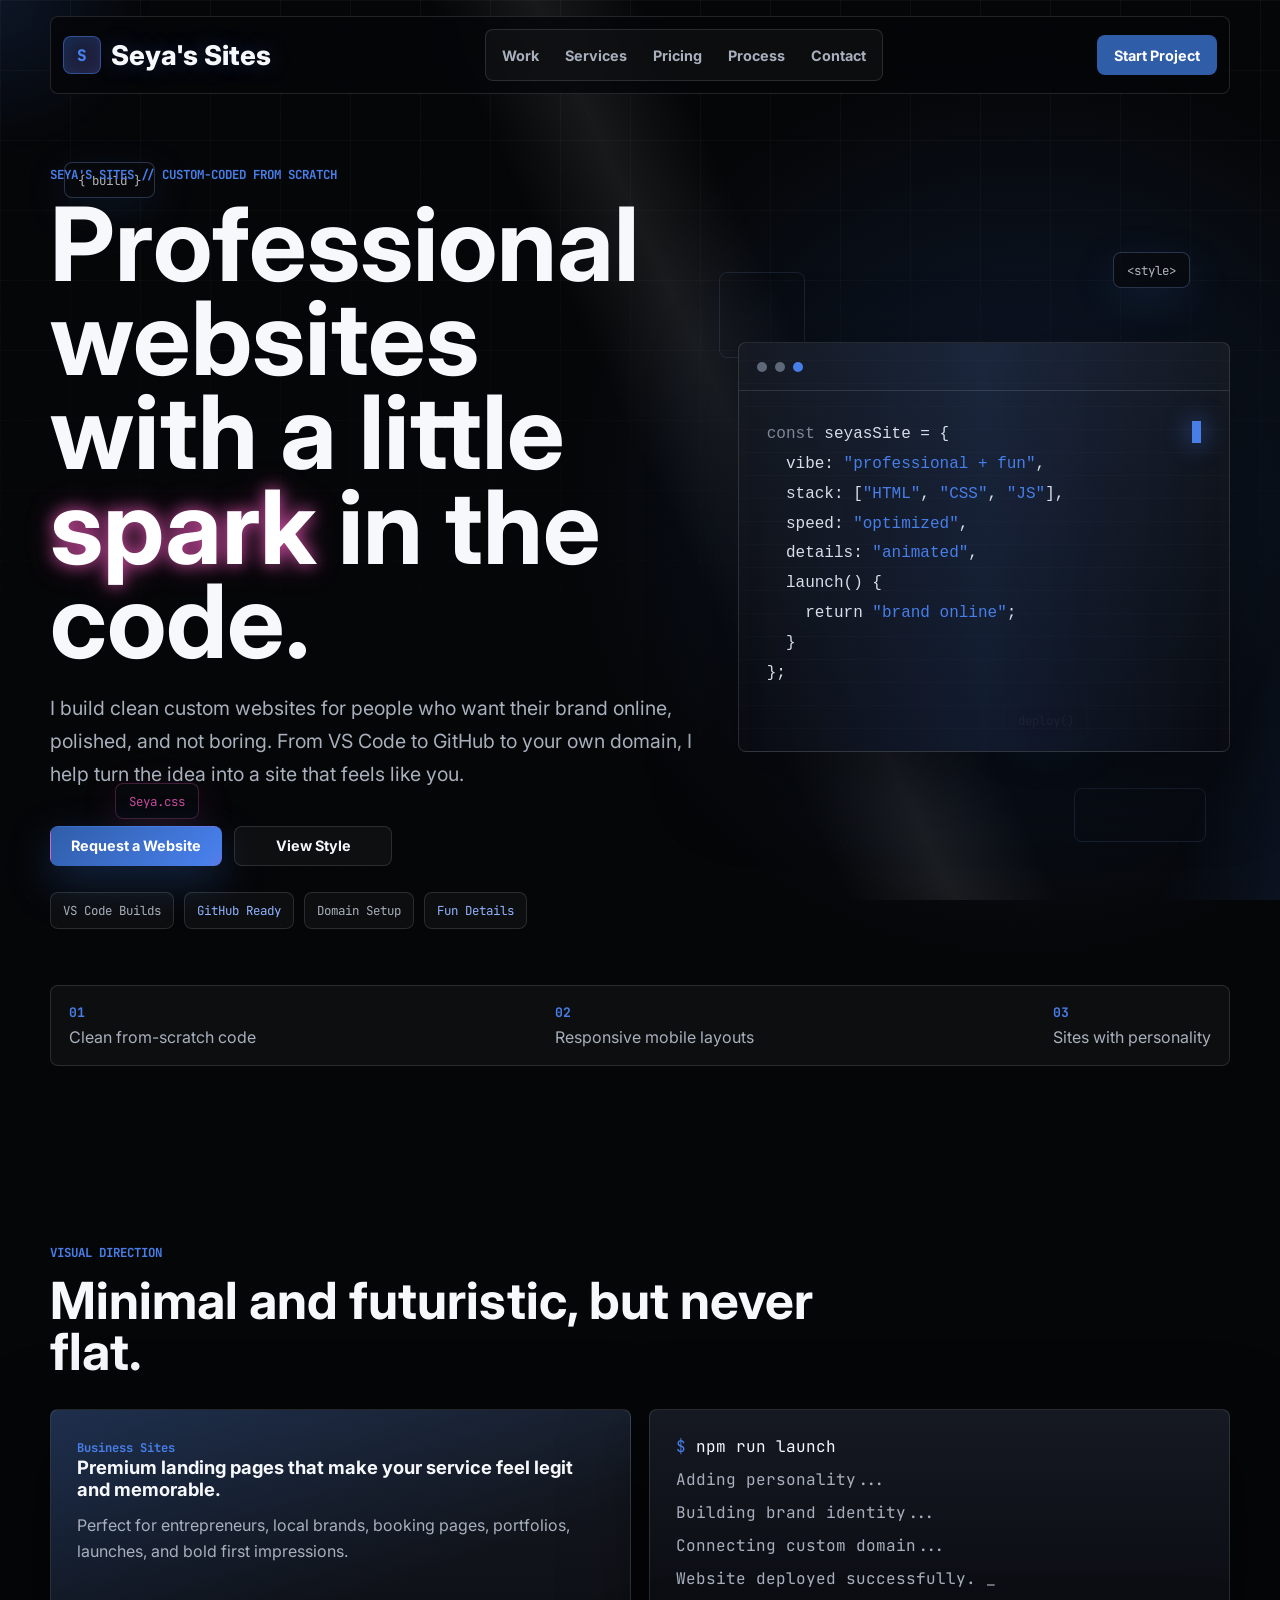
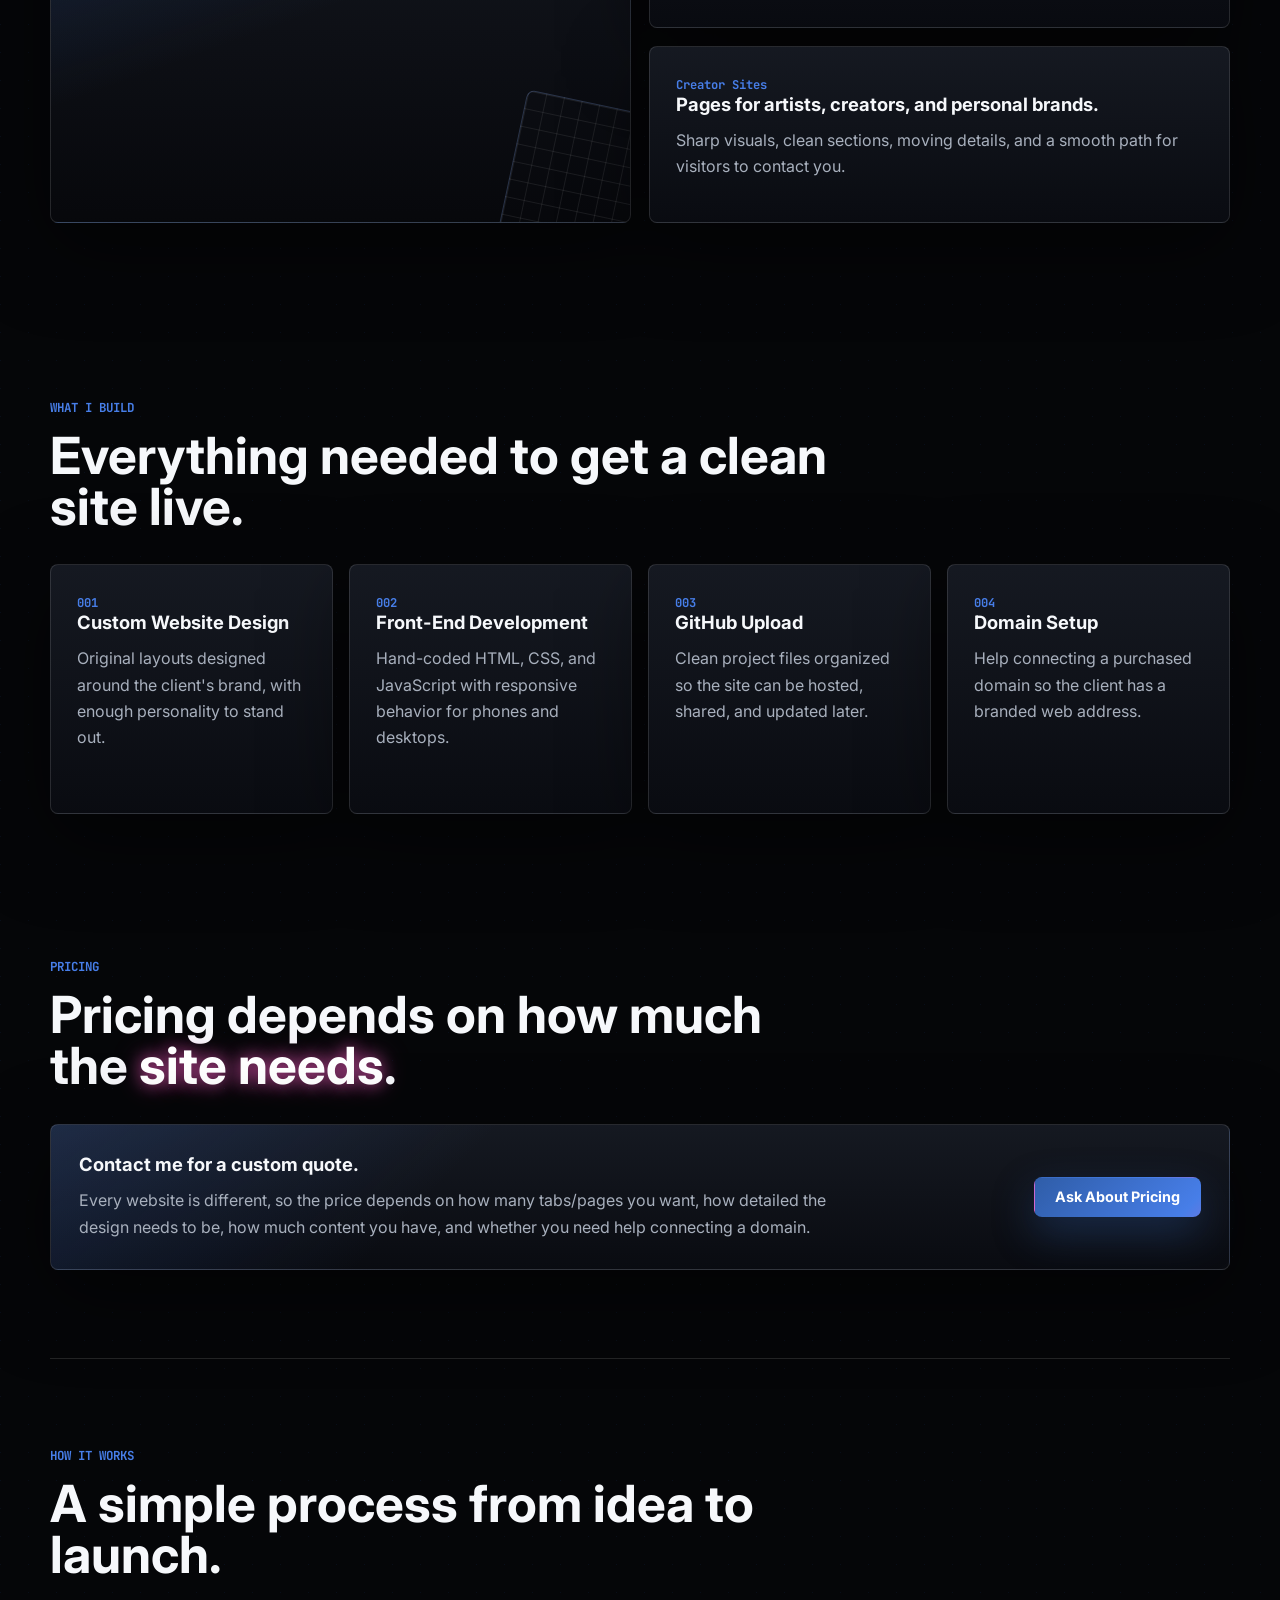
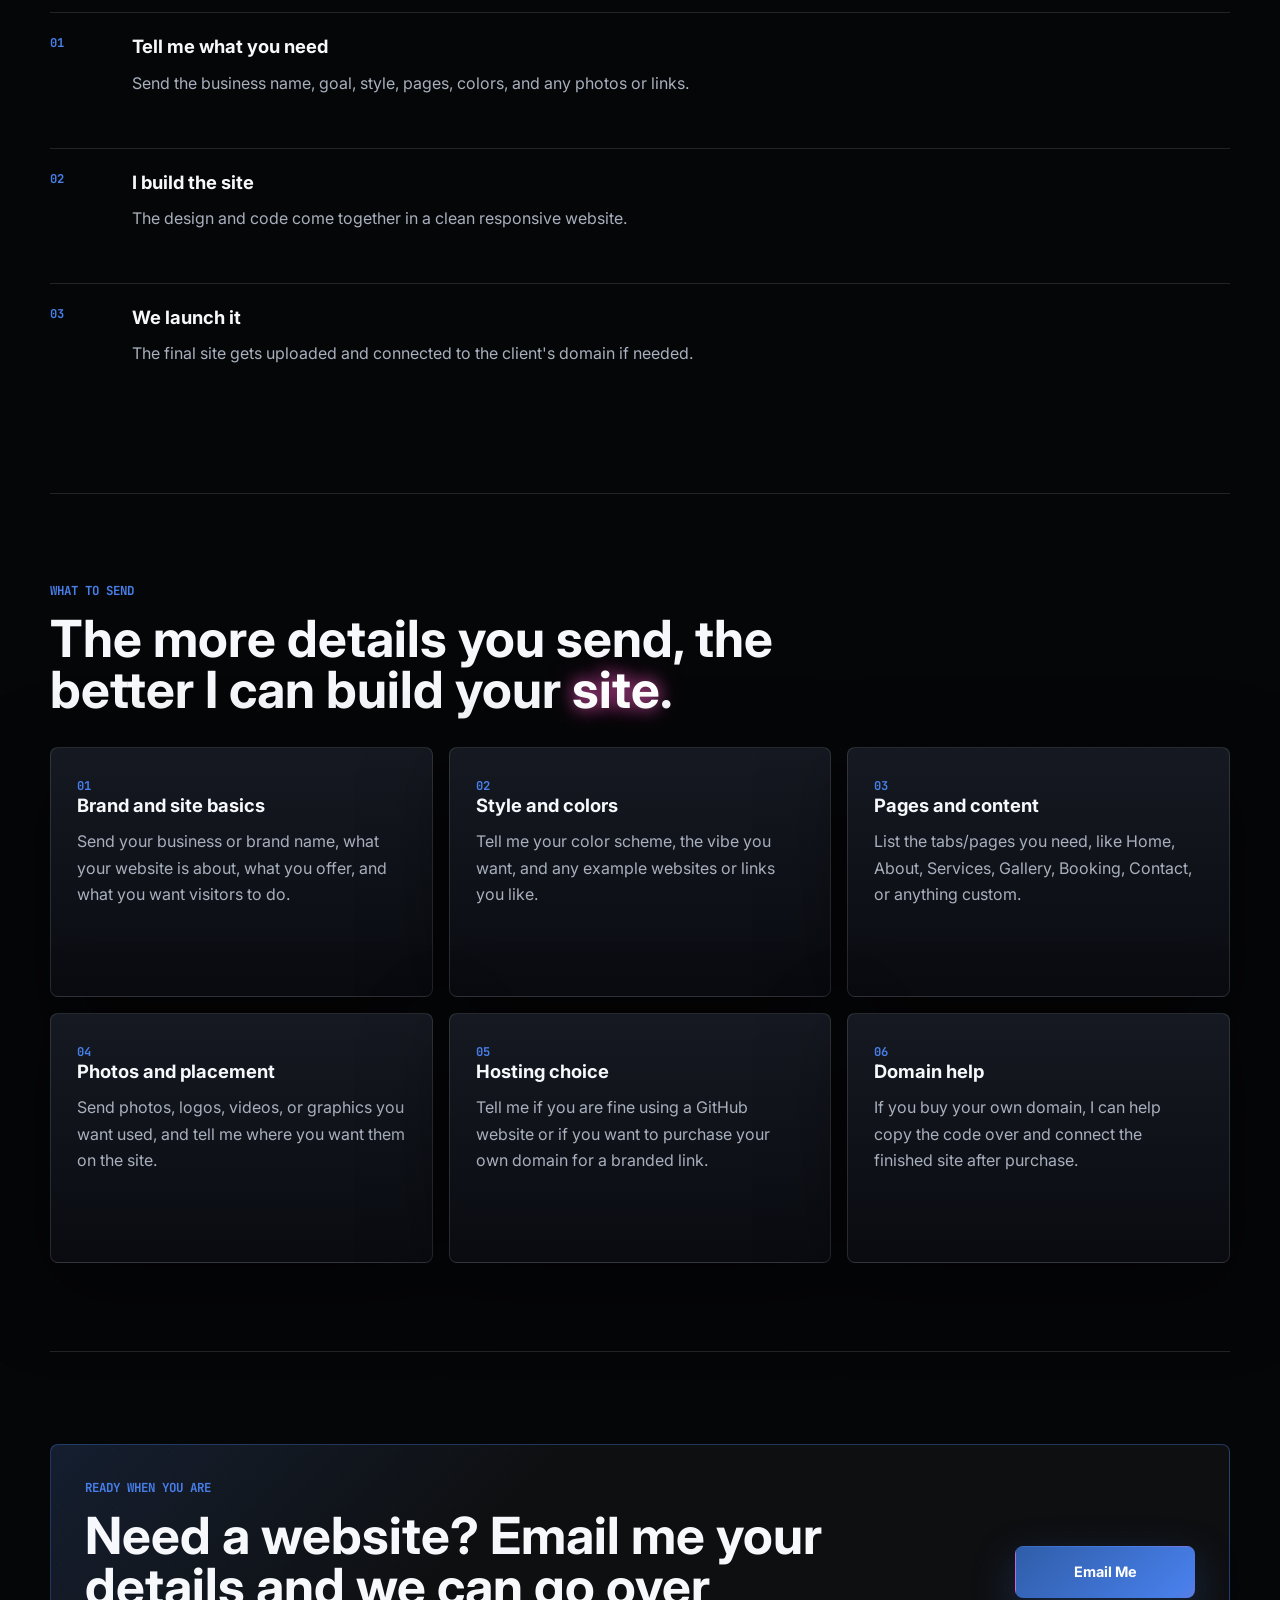
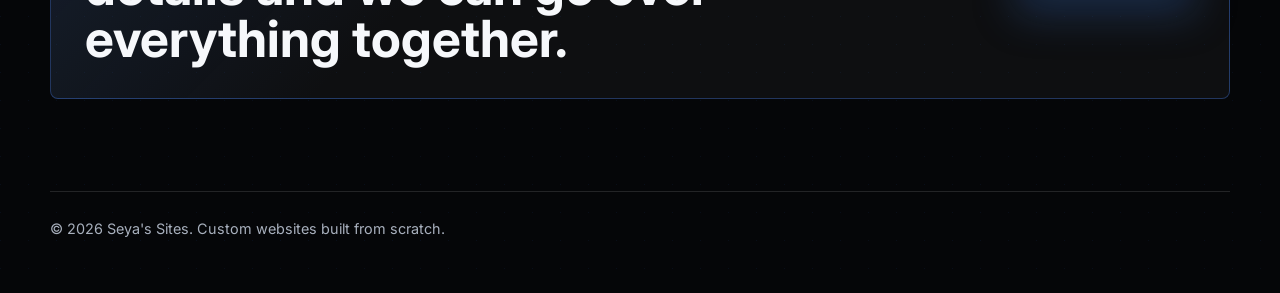
==== index.html @ f45972b2 "Add files via upload" ====
<!DOCTYPE html>
<html lang="en">
  <head>
    <meta charset="UTF-8" />
    <meta name="viewport" content="width=device-width, initial-scale=1.0" />
    <title>Seya's Sites | Future-Ready Web Design</title>
    <meta
      name="description"
      content="Seya's Sites builds custom websites from scratch for brands, creators, businesses, and personal projects."
    />
    <link rel="preconnect" href="https://fonts.googleapis.com" />
    <link rel="preconnect" href="https://fonts.gstatic.com" crossorigin />
    <link
      href="https://fonts.googleapis.com/css2?family=Inter:wght@400;500;600;700;800&family=JetBrains+Mono:wght@400;500;700&display=swap"
      rel="stylesheet"
    />
    <link rel="icon" type="image/svg+xml" href="favicon.svg" />
    <link rel="stylesheet" href="styles.css" />
  </head>
  <body>
    <div class="cursor-glow" aria-hidden="true"></div>
    <div class="floating-code" aria-hidden="true">
      <span class="float-chip chip-one">{ build }</span>
      <span class="float-chip chip-two">&lt;style&gt;</span>
      <span class="float-chip chip-three">deploy()</span>
      <span class="float-chip chip-four">Seya.css</span>
    </div>

    <div class="page-shell">
      <header class="site-header" data-reveal>
        <a class="brand" href="#home" aria-label="Home">
          <span class="brand-mark">S</span>
          <span class="brand-text">Seya's Sites</span>
        </a>

        <nav class="main-nav" aria-label="Primary navigation">
          <a href="#work">Work</a>
          <a href="#services">Services</a>
          <a href="#pricing">Pricing</a>
          <a href="#process">Process</a>
          <a href="#contact">Contact</a>
        </nav>

        <a class="nav-cta" href="mailto:cosmenseya@yahoo.com?subject=Website%20Project%20Inquiry">
          Start Project
        </a>
      </header>

      <main>
        <section class="hero" id="home">
          <div class="hero-content" data-reveal>
            <p class="eyebrow">Seya's Sites // custom-coded from scratch</p>
            <h1>Professional websites with a little <span class="pink-glow">spark</span> in the code.</h1>
            <p class="hero-copy">
              I build clean custom websites for people who want their brand online,
              polished, and not boring. From VS Code to GitHub to your own domain,
              I help turn the idea into a site that feels like you.
            </p>

            <div class="hero-actions">
              <a class="button primary" href="mailto:cosmenseya@yahoo.com?subject=Website%20Project%20Inquiry">
                Request a Website
              </a>
              <a class="button secondary" href="#work">View Style</a>
            </div>

            <div class="signal-row" aria-label="Service highlights">
              <span>VS Code Builds</span>
              <span>GitHub Ready</span>
              <span>Domain Setup</span>
              <span>Fun Details</span>
            </div>
          </div>

          <div class="code-panel" data-reveal aria-label="Decorative code preview">
            <div class="panel-top">
              <span></span>
              <span></span>
              <span></span>
            </div>
            <pre><code><span class="muted">const</span> seyasSite = {
  vibe: <span class="blue">"professional + fun"</span>,
  stack: [<span class="blue">"HTML"</span>, <span class="blue">"CSS"</span>, <span class="blue">"JS"</span>],
  speed: <span class="blue">"optimized"</span>,
  details: <span class="blue">"animated"</span>,
  launch() {
    return <span class="blue">"brand online"</span>;
  }
};</code></pre>
          </div>
        </section>

        <section class="stats-strip" aria-label="Website features" data-reveal>
          <div>
            <strong>01</strong>
            <span>Clean from-scratch code</span>
          </div>
          <div>
            <strong>02</strong>
            <span>Responsive mobile layouts</span>
          </div>
          <div>
            <strong>03</strong>
            <span>Sites with personality</span>
          </div>
        </section>

        <section class="section" id="work">
          <div class="section-heading" data-reveal>
            <p class="eyebrow">Visual direction</p>
            <h2>Minimal and futuristic, but never flat.</h2>
          </div>

          <div class="showcase-grid">
            <article class="showcase-card tall" data-reveal>
              <span class="card-kicker">Business Sites</span>
              <h3>Premium landing pages that make your service feel legit and memorable.</h3>
              <p>Perfect for entrepreneurs, local brands, booking pages, portfolios, launches, and bold first impressions.</p>
            </article>

            <article class="terminal-card" data-reveal>
              <div class="terminal-line"><span>$</span> npm run launch</div>
              <div class="terminal-output">Adding personality...</div>
              <div class="terminal-output">Building brand identity...</div>
              <div class="terminal-output">Connecting custom domain...</div>
              <div class="terminal-output success">Website deployed successfully.</div>
            </article>

            <article class="showcase-card" data-reveal>
              <span class="card-kicker">Creator Sites</span>
              <h3>Pages for artists, creators, and personal brands.</h3>
              <p>Sharp visuals, clean sections, moving details, and a smooth path for visitors to contact you.</p>
            </article>
          </div>
        </section>

        <section class="section" id="services">
          <div class="section-heading" data-reveal>
            <p class="eyebrow">What I build</p>
            <h2>Everything needed to get a clean site live.</h2>
          </div>

          <div class="services-grid">
            <article class="service-card" data-reveal>
              <span>001</span>
              <h3>Custom Website Design</h3>
              <p>Original layouts designed around the client's brand, with enough personality to stand out.</p>
            </article>
            <article class="service-card" data-reveal>
              <span>002</span>
              <h3>Front-End Development</h3>
              <p>Hand-coded HTML, CSS, and JavaScript with responsive behavior for phones and desktops.</p>
            </article>
            <article class="service-card" data-reveal>
              <span>003</span>
              <h3>GitHub Upload</h3>
              <p>Clean project files organized so the site can be hosted, shared, and updated later.</p>
            </article>
            <article class="service-card" data-reveal>
              <span>004</span>
              <h3>Domain Setup</h3>
              <p>Help connecting a purchased domain so the client has a branded web address.</p>
            </article>
          </div>
        </section>

        <section class="section pricing-section" id="pricing">
          <div class="section-heading" data-reveal>
            <p class="eyebrow">Pricing</p>
            <h2>Pricing depends on how much the <span class="pink-glow">site needs</span>.</h2>
          </div>

          <div class="pricing-panel" data-reveal>
            <div>
              <h3>Contact me for a custom quote.</h3>
              <p>
                Every website is different, so the price depends on how many tabs/pages
                you want, how detailed the design needs to be, how much content you have,
                and whether you need help connecting a domain.
              </p>
            </div>
            <a class="button primary" href="mailto:cosmenseya@yahoo.com?subject=Website%20Pricing%20Question&body=Hi,%20I%20want%20to%20ask%20about%20pricing%20for%20a%20website.%20Here%20are%20the%20tabs/pages%20I%20need:%20">
              Ask About Pricing
            </a>
          </div>
        </section>

        <section class="section process-section" id="process">
          <div class="section-heading" data-reveal>
            <p class="eyebrow">How it works</p>
            <h2>A simple process from idea to launch.</h2>
          </div>

          <div class="process-list">
            <div class="process-item" data-reveal>
              <span>01</span>
              <div>
                <h3>Tell me what you need</h3>
                <p>Send the business name, goal, style, pages, colors, and any photos or links.</p>
              </div>
            </div>
            <div class="process-item" data-reveal>
              <span>02</span>
              <div>
                <h3>I build the site</h3>
                <p>The design and code come together in a clean responsive website.</p>
              </div>
            </div>
            <div class="process-item" data-reveal>
              <span>03</span>
              <div>
                <h3>We launch it</h3>
                <p>The final site gets uploaded and connected to the client's domain if needed.</p>
              </div>
            </div>
          </div>
        </section>

        <section class="section details-section" id="project-details">
          <div class="section-heading" data-reveal>
            <p class="eyebrow">What to send</p>
            <h2>The more details you send, the better I can build your <span class="pink-glow">site</span>.</h2>
          </div>

          <div class="details-grid">
            <article class="detail-card" data-reveal>
              <span>01</span>
              <h3>Brand and site basics</h3>
              <p>Send your business or brand name, what your website is about, what you offer, and what you want visitors to do.</p>
            </article>
            <article class="detail-card" data-reveal>
              <span>02</span>
              <h3>Style and colors</h3>
              <p>Tell me your color scheme, the vibe you want, and any example websites or links you like.</p>
            </article>
            <article class="detail-card" data-reveal>
              <span>03</span>
              <h3>Pages and content</h3>
              <p>List the tabs/pages you need, like Home, About, Services, Gallery, Booking, Contact, or anything custom.</p>
            </article>
            <article class="detail-card" data-reveal>
              <span>04</span>
              <h3>Photos and placement</h3>
              <p>Send photos, logos, videos, or graphics you want used, and tell me where you want them on the site.</p>
            </article>
            <article class="detail-card" data-reveal>
              <span>05</span>
              <h3>Hosting choice</h3>
              <p>Tell me if you are fine using a GitHub website or if you want to purchase your own domain for a branded link.</p>
            </article>
            <article class="detail-card" data-reveal>
              <span>06</span>
              <h3>Domain help</h3>
              <p>If you buy your own domain, I can help copy the code over and connect the finished site after purchase.</p>
            </article>
          </div>
        </section>

        <section class="contact-section" id="contact" data-reveal>
          <div>
            <p class="eyebrow">Ready when you are</p>
            <h2>Need a website? Email me your details and we can go over everything together.</h2>
          </div>
          <a class="button primary large" href="mailto:cosmenseya@yahoo.com?subject=Website%20Project%20Inquiry&body=Hi,%20I%20need%20a%20website.%0A%0ABrand/site%20name:%0AWhat%20my%20website%20is%20about:%0AColor%20scheme:%0APages/tabs%20I%20need:%0APhotos/logos/videos%20I%20want%20used:%0AExample%20links%20I%20like:%0AGitHub%20site%20or%20custom%20domain:%0AOther%20details:%0A">
            Email Me
          </a>
        </section>
      </main>
    </div>

    <footer class="site-footer">
      <p>&copy; <span id="year"></span> Seya's Sites. Custom websites built from scratch.</p>
    </footer>

    <script src="script.js"></script>
  </body>
</html>
---- styles.css ----
:root {
  --bg: #050608;
  --bg-soft: #0b0d12;
  --panel: #11141b;
  --panel-light: #171b24;
  --text: #f6f8fb;
  --muted: #a8b0bd;
  --line: rgba(255, 255, 255, 0.12);
  --blue: #2f5da8;
  --blue-bright: #477ee8;
  --blue-soft: #8fb4ff;
  --pink: #ff5fc8;
  --white: #ffffff;
  --shadow: 0 24px 80px rgba(0, 0, 0, 0.5);
}

* {
  box-sizing: border-box;
}

html {
  scroll-behavior: smooth;
}

body {
  margin: 0;
  min-height: 100vh;
  color: var(--text);
  background:
    radial-gradient(circle at 80% 10%, rgba(47, 93, 168, 0.26), transparent 28rem),
    linear-gradient(135deg, rgba(47, 93, 168, 0.1) 0 1px, transparent 1px 100%),
    var(--bg);
  background-size: auto, 28px 28px, auto;
  font-family: "Inter", system-ui, -apple-system, BlinkMacSystemFont, "Segoe UI", sans-serif;
  letter-spacing: 0;
}

body::before {
  position: fixed;
  inset: 0;
  z-index: -1;
  pointer-events: none;
  content: "";
  background:
    linear-gradient(rgba(255, 255, 255, 0.035) 1px, transparent 1px),
    linear-gradient(90deg, rgba(255, 255, 255, 0.035) 1px, transparent 1px);
  background-size: 70px 70px;
  mask-image: linear-gradient(to bottom, black, transparent 80%);
}

body::after {
  position: fixed;
  inset: 0;
  z-index: -2;
  pointer-events: none;
  content: "";
  background:
    linear-gradient(115deg, transparent 0 42%, rgba(71, 126, 232, 0.13) 46%, transparent 50% 100%),
    linear-gradient(245deg, transparent 0 58%, rgba(255, 255, 255, 0.08) 61%, transparent 64% 100%);
  background-size: 220% 220%;
  animation: lightSweep 14s ease-in-out infinite alternate;
}

a {
  color: inherit;
  text-decoration: none;
}

.cursor-glow {
  position: fixed;
  top: 0;
  left: 0;
  z-index: 0;
  width: 320px;
  height: 320px;
  border-radius: 50%;
  pointer-events: none;
  background: radial-gradient(circle, rgba(71, 126, 232, 0.2), transparent 68%);
  opacity: 0.7;
  transform: translate3d(-50%, -50%, 0);
  transition: opacity 250ms ease;
}

.floating-code {
  position: fixed;
  inset: 0;
  z-index: 0;
  overflow: hidden;
  pointer-events: none;
}

.float-chip {
  position: absolute;
  display: inline-flex;
  min-height: 36px;
  align-items: center;
  padding: 0 13px;
  border: 1px solid rgba(143, 180, 255, 0.25);
  border-radius: 8px;
  color: rgba(246, 248, 251, 0.72);
  background: rgba(8, 10, 15, 0.7);
  box-shadow: 0 12px 40px rgba(47, 93, 168, 0.18);
  font-family: "JetBrains Mono", monospace;
  font-size: 0.78rem;
  animation: floatCode 9s ease-in-out infinite;
}

.chip-one {
  top: 18%;
  left: 5%;
}

.chip-two {
  top: 28%;
  right: 7%;
  animation-delay: -2s;
}

.chip-three {
  right: 15%;
  bottom: 18%;
  animation-delay: -4s;
}

.chip-four {
  bottom: 9%;
  left: 9%;
  animation-delay: -6s;
  color: rgba(255, 95, 200, 0.78);
  border-color: rgba(255, 95, 200, 0.24);
  box-shadow: 0 12px 40px rgba(255, 95, 200, 0.14);
}

.page-shell {
  position: relative;
  z-index: 1;
  width: min(1180px, calc(100% - 32px));
  margin: 0 auto;
}

.site-header {
  position: sticky;
  top: 16px;
  z-index: 10;
  display: flex;
  align-items: center;
  justify-content: space-between;
  gap: 18px;
  margin: 16px auto 0;
  padding: 12px;
  border: 1px solid var(--line);
  border-radius: 8px;
  background: rgba(5, 6, 8, 0.78);
  backdrop-filter: blur(18px);
}

.brand,
.main-nav,
.hero-actions,
.signal-row,
.panel-top,
.stats-strip,
.contact-section {
  display: flex;
  align-items: center;
}

.brand {
  gap: 10px;
  font-weight: 800;
}

.brand-mark {
  display: grid;
  width: 38px;
  height: 38px;
  place-items: center;
  border: 1px solid rgba(71, 126, 232, 0.55);
  border-radius: 8px;
  color: var(--blue-bright);
  background:
    linear-gradient(135deg, rgba(47, 93, 168, 0.18), rgba(255, 95, 200, 0.1)),
    rgba(47, 93, 168, 0.12);
  font-family: "JetBrains Mono", monospace;
  box-shadow: inset 0 0 24px rgba(71, 126, 232, 0.22);
  animation: markPulse 3s ease-in-out infinite;
}

.brand-text {
  font-size: clamp(1.14rem, 2.2vw, 1.7rem);
  letter-spacing: 0;
  text-shadow: 0 0 22px rgba(71, 126, 232, 0.28);
  white-space: nowrap;
}

.pink-glow {
  color: var(--white);
  text-shadow:
    0 0 16px rgba(255, 95, 200, 0.72),
    0 0 30px rgba(255, 95, 200, 0.34);
}

.main-nav {
  gap: 4px;
  padding: 5px;
  border: 1px solid var(--line);
  border-radius: 8px;
  background: rgba(255, 255, 255, 0.035);
}

.main-nav a,
.nav-cta,
.button {
  min-height: 40px;
  border-radius: 8px;
  font-size: 0.9rem;
  font-weight: 700;
}

.main-nav a {
  display: inline-flex;
  align-items: center;
  padding: 0 11px;
  color: var(--muted);
}

.main-nav a:hover {
  color: var(--white);
  background: rgba(255, 255, 255, 0.07);
}

.nav-cta,
.button {
  display: inline-flex;
  align-items: center;
  justify-content: center;
  border: 1px solid transparent;
}

.nav-cta {
  padding: 0 16px;
  color: var(--white);
  background: var(--blue);
}

.nav-cta,
.button,
.showcase-card,
.service-card,
.terminal-card,
.pricing-panel,
.detail-card,
.stats-strip,
.contact-section {
  transition: border-color 220ms ease, box-shadow 220ms ease, transform 220ms ease, background 220ms ease;
}

.nav-cta:hover,
.button.primary:hover {
  transform: translateY(-2px);
  box-shadow: 0 18px 54px rgba(71, 126, 232, 0.45);
}

.button.secondary:hover,
.showcase-card:hover,
.service-card:hover,
.terminal-card:hover,
.detail-card:hover {
  transform: translateY(-4px);
  border-color: rgba(143, 180, 255, 0.42);
  box-shadow: 0 24px 80px rgba(47, 93, 168, 0.24);
}

.hero {
  position: relative;
  display: grid;
  grid-template-columns: minmax(0, 1.02fr) minmax(320px, 0.78fr);
  gap: 44px;
  align-items: center;
  min-height: calc(100vh - 86px);
  padding: 72px 0 56px;
}

.hero::before,
.hero::after {
  position: absolute;
  z-index: -1;
  content: "";
  border: 1px solid rgba(143, 180, 255, 0.18);
  border-radius: 8px;
  opacity: 0.7;
}

.hero::before {
  top: 20%;
  right: 36%;
  width: 84px;
  height: 84px;
  animation: spinBox 16s linear infinite;
}

.hero::after {
  right: 2%;
  bottom: 16%;
  width: 130px;
  height: 52px;
  animation: driftPanel 7s ease-in-out infinite alternate;
}

.eyebrow {
  margin: 0 0 14px;
  color: var(--blue-bright);
  font-family: "JetBrains Mono", monospace;
  font-size: 0.78rem;
  font-weight: 700;
  text-transform: uppercase;
}

h1,
h2,
h3,
p {
  margin-top: 0;
}

h1 {
  max-width: 860px;
  margin-bottom: 24px;
  font-size: clamp(3.1rem, 8vw, 6.8rem);
  line-height: 0.92;
  letter-spacing: 0;
}

h2 {
  margin-bottom: 0;
  font-size: clamp(2rem, 4vw, 4rem);
  line-height: 1;
  letter-spacing: 0;
}

h3 {
  margin-bottom: 12px;
  font-size: 1.15rem;
  line-height: 1.2;
}

.hero-copy {
  max-width: 700px;
  color: var(--muted);
  font-size: clamp(1rem, 2vw, 1.22rem);
  line-height: 1.7;
}

.hero-actions {
  flex-wrap: wrap;
  gap: 12px;
  margin: 34px 0 26px;
}

.button {
  min-width: 158px;
  padding: 0 20px;
}

.button.primary {
  color: var(--white);
  background: linear-gradient(135deg, var(--blue), var(--blue-bright), var(--pink));
  box-shadow: 0 16px 42px rgba(47, 93, 168, 0.36);
  background-size: 180% 180%;
  animation: buttonGlow 5s ease-in-out infinite;
}

.button.secondary {
  border-color: var(--line);
  color: var(--text);
  background: rgba(255, 255, 255, 0.04);
}

.button.large {
  min-width: 180px;
  min-height: 52px;
}

.signal-row {
  flex-wrap: wrap;
  gap: 10px;
}

.signal-row span {
  padding: 9px 12px;
  border: 1px solid var(--line);
  border-radius: 8px;
  color: var(--muted);
  background: rgba(255, 255, 255, 0.035);
  font-family: "JetBrains Mono", monospace;
  font-size: 0.78rem;
}

.signal-row span:nth-child(2),
.signal-row span:nth-child(4) {
  color: var(--blue-soft);
}

.code-panel,
.terminal-card,
.showcase-card,
.service-card,
.pricing-panel,
.detail-card {
  border: 1px solid var(--line);
  border-radius: 8px;
  background: linear-gradient(180deg, rgba(23, 27, 36, 0.92), rgba(10, 12, 18, 0.94));
  box-shadow: var(--shadow);
}

.code-panel {
  position: relative;
  overflow: hidden;
  transform-style: preserve-3d;
}

.code-panel::before {
  position: absolute;
  inset: 0;
  content: "";
  background:
    linear-gradient(90deg, transparent, rgba(71, 126, 232, 0.16), transparent),
    repeating-linear-gradient(0deg, transparent 0 22px, rgba(255, 255, 255, 0.04) 23px);
  opacity: 0.8;
  animation: codeScan 6s linear infinite;
}

.code-panel::after {
  position: absolute;
  top: 78px;
  right: 28px;
  z-index: 1;
  width: 9px;
  height: 22px;
  content: "";
  background: var(--blue-bright);
  box-shadow: 0 0 24px rgba(71, 126, 232, 0.85);
  animation: blinkCursor 1s steps(2, start) infinite;
}

.panel-top {
  position: relative;
  z-index: 1;
  gap: 8px;
  min-height: 48px;
  padding: 0 18px;
  border-bottom: 1px solid var(--line);
}

.panel-top span {
  width: 10px;
  height: 10px;
  border-radius: 50%;
  background: #5f6878;
}

.panel-top span:nth-child(3) {
  background: var(--blue-bright);
}

pre {
  position: relative;
  z-index: 1;
  min-height: 360px;
  margin: 0;
  padding: 28px;
  overflow: auto;
  color: #d8dee9;
  font-family: "JetBrains Mono", monospace;
  font-size: clamp(0.85rem, 1.6vw, 1rem);
  line-height: 1.8;
}

.muted {
  color: #808999;
}

.blue,
.success {
  color: var(--blue-bright);
}

.stats-strip {
  justify-content: space-between;
  gap: 16px;
  margin-bottom: 90px;
  padding: 18px;
  border: 1px solid var(--line);
  border-radius: 8px;
  background: rgba(255, 255, 255, 0.035);
}

.stats-strip:hover,
.contact-section:hover {
  border-color: rgba(143, 180, 255, 0.42);
  box-shadow: 0 24px 80px rgba(47, 93, 168, 0.2);
}

.stats-strip div {
  display: grid;
  gap: 6px;
}

.stats-strip strong {
  color: var(--blue-bright);
  font-family: "JetBrains Mono", monospace;
  font-size: 0.82rem;
}

.stats-strip span {
  color: var(--muted);
}

.section {
  padding: 88px 0;
}

.section-heading {
  max-width: 780px;
  margin-bottom: 32px;
}

.showcase-grid {
  display: grid;
  grid-template-columns: 1fr 1fr;
  gap: 18px;
}

.showcase-card,
.service-card,
.terminal-card,
.detail-card {
  padding: 26px;
}

.showcase-card.tall {
  position: relative;
  min-height: 380px;
  grid-row: span 2;
  background:
    linear-gradient(160deg, rgba(47, 93, 168, 0.32), transparent 48%),
    linear-gradient(180deg, rgba(23, 27, 36, 0.94), rgba(7, 8, 12, 0.96));
  overflow: hidden;
}

.showcase-card.tall::after {
  position: absolute;
  right: -28px;
  bottom: -28px;
  width: 145px;
  height: 145px;
  content: "";
  border: 1px solid rgba(143, 180, 255, 0.24);
  border-radius: 8px;
  background:
    linear-gradient(90deg, rgba(255, 255, 255, 0.08) 1px, transparent 1px),
    linear-gradient(rgba(255, 255, 255, 0.08) 1px, transparent 1px);
  background-size: 18px 18px;
  transform: rotate(12deg);
  animation: gridWiggle 8s ease-in-out infinite alternate;
}

.card-kicker,
.service-card span,
.process-item span,
.detail-card span {
  color: var(--blue-bright);
  font-family: "JetBrains Mono", monospace;
  font-size: 0.76rem;
  font-weight: 700;
}

.showcase-card p,
.service-card p,
.process-item p,
.detail-card p {
  color: var(--muted);
  line-height: 1.65;
}

.terminal-card {
  min-height: 178px;
  font-family: "JetBrains Mono", monospace;
}

.terminal-card .success::after {
  content: " _";
  animation: blinkCursor 1s steps(2, start) infinite;
}

.terminal-line,
.terminal-output {
  margin-bottom: 12px;
}

.terminal-line span {
  color: var(--blue-bright);
}

.terminal-output {
  color: var(--muted);
}

.services-grid {
  display: grid;
  grid-template-columns: repeat(4, minmax(0, 1fr));
  gap: 16px;
}

.service-card,
.detail-card {
  min-height: 250px;
}

.pricing-section {
  padding-top: 56px;
}

.pricing-panel {
  display: flex;
  align-items: center;
  justify-content: space-between;
  gap: 26px;
  padding: 28px;
  background:
    linear-gradient(135deg, rgba(71, 126, 232, 0.18), transparent 34%),
    linear-gradient(180deg, rgba(23, 27, 36, 0.92), rgba(10, 12, 18, 0.94));
}

.pricing-panel p {
  max-width: 760px;
  margin-bottom: 0;
  color: var(--muted);
  line-height: 1.7;
}

.details-section {
  border-bottom: 1px solid var(--line);
}

.details-grid {
  display: grid;
  grid-template-columns: repeat(3, minmax(0, 1fr));
  gap: 16px;
}

.process-section {
  border-top: 1px solid var(--line);
  border-bottom: 1px solid var(--line);
}

.process-list {
  display: grid;
  gap: 14px;
}

.process-item {
  display: grid;
  grid-template-columns: 64px minmax(0, 1fr);
  gap: 18px;
  padding: 22px 0;
  border-top: 1px solid var(--line);
}

.contact-section {
  justify-content: space-between;
  gap: 24px;
  margin: 92px 0;
  padding: 34px;
  border: 1px solid rgba(71, 126, 232, 0.36);
  border-radius: 8px;
  background:
    linear-gradient(135deg, rgba(47, 93, 168, 0.2), transparent 36%),
    rgba(255, 255, 255, 0.04);
}

.contact-section h2 {
  max-width: 780px;
}

.site-footer {
  position: relative;
  z-index: 1;
  width: min(1180px, calc(100% - 32px));
  margin: 0 auto;
  padding: 28px 0 42px;
  border-top: 1px solid var(--line);
  color: var(--muted);
  font-size: 0.9rem;
}

[data-reveal] {
  transform: translateY(18px);
  opacity: 0;
  transition: opacity 700ms ease, transform 700ms ease;
}

[data-reveal].is-visible {
  transform: translateY(0);
  opacity: 1;
}

@keyframes lightSweep {
  from {
    background-position: 0% 50%;
  }

  to {
    background-position: 100% 50%;
  }
}

@keyframes floatCode {
  0%,
  100% {
    transform: translate3d(0, 0, 0) rotate(-2deg);
  }

  50% {
    transform: translate3d(14px, -22px, 0) rotate(2deg);
  }
}

@keyframes markPulse {
  0%,
  100% {
    box-shadow: inset 0 0 24px rgba(71, 126, 232, 0.22), 0 0 0 rgba(71, 126, 232, 0);
  }

  50% {
    box-shadow: inset 0 0 30px rgba(71, 126, 232, 0.34), 0 0 26px rgba(71, 126, 232, 0.28);
  }
}

@keyframes spinBox {
  to {
    transform: rotate(360deg);
  }
}

@keyframes driftPanel {
  from {
    transform: translate3d(0, 0, 0);
  }

  to {
    transform: translate3d(-20px, -16px, 0);
  }
}

@keyframes buttonGlow {
  0%,
  100% {
    background-position: 0% 50%;
  }

  50% {
    background-position: 100% 50%;
  }
}

@keyframes codeScan {
  from {
    background-position: -220px 0, 0 0;
  }

  to {
    background-position: 220px 0, 0 88px;
  }
}

@keyframes blinkCursor {
  50% {
    opacity: 0;
  }
}

@keyframes gridWiggle {
  from {
    transform: rotate(12deg) translate3d(0, 0, 0);
  }

  to {
    transform: rotate(18deg) translate3d(-12px, -8px, 0);
  }
}

@media (prefers-reduced-motion: reduce) {
  *,
  *::before,
  *::after {
    scroll-behavior: auto !important;
    animation-duration: 0.001ms !important;
    animation-iteration-count: 1 !important;
    transition-duration: 0.001ms !important;
  }
}

@media (max-width: 900px) {
  .site-header {
    align-items: stretch;
    flex-wrap: wrap;
    gap: 10px;
  }

  .brand {
    flex: 1 1 auto;
  }

  .main-nav {
    order: 3;
    width: 100%;
    justify-content: flex-start;
    overflow-x: auto;
    scrollbar-width: none;
  }

  .main-nav::-webkit-scrollbar {
    display: none;
  }

  .hero {
    grid-template-columns: 1fr;
    min-height: auto;
    gap: 28px;
  }

  .services-grid,
  .showcase-grid,
  .details-grid {
    grid-template-columns: 1fr 1fr;
  }

  .stats-strip,
  .contact-section,
  .pricing-panel {
    align-items: flex-start;
    flex-direction: column;
  }
}

@media (max-width: 620px) {
  body {
    background-size: auto, 22px 22px, auto;
  }

  body::before {
    background-size: 44px 44px;
  }

  .cursor-glow {
    display: none;
  }

  .floating-code {
    opacity: 0.45;
  }

  .float-chip {
    min-height: 30px;
    padding: 0 10px;
    font-size: 0.68rem;
  }

  .chip-one,
  .chip-four {
    display: none;
  }

  .chip-two {
    top: 17%;
    right: -18px;
  }

  .chip-three {
    right: -26px;
    bottom: 12%;
  }

  .page-shell,
  .site-footer {
    width: min(100% - 22px, 1180px);
  }

  .site-header {
    top: 10px;
    padding: 10px;
    border-radius: 8px;
  }

  .brand-mark {
    width: 36px;
    height: 36px;
  }

  .brand-text {
    max-width: none;
    overflow: hidden;
    font-size: 1.28rem;
    text-overflow: ellipsis;
  }

  .main-nav {
    gap: 6px;
    padding: 4px;
  }

  .main-nav a {
    flex: 0 0 auto;
    min-height: 34px;
    padding: 0 12px;
    font-size: 0.8rem;
  }

  .nav-cta {
    min-height: 36px;
    padding: 0 13px;
    font-size: 0.82rem;
  }

  .hero {
    padding: 42px 0 38px;
  }

  .hero::before,
  .hero::after {
    opacity: 0.28;
  }

  .eyebrow {
    margin-bottom: 10px;
    font-size: 0.68rem;
  }

  h1 {
    margin-bottom: 18px;
    font-size: clamp(2.45rem, 12vw, 3.65rem);
    line-height: 0.96;
  }

  h2 {
    font-size: clamp(1.75rem, 9vw, 2.65rem);
    line-height: 1.04;
  }

  h3 {
    font-size: 1.02rem;
  }

  .hero-copy {
    font-size: 0.98rem;
    line-height: 1.62;
  }

  .hero-actions {
    display: grid;
    grid-template-columns: 1fr;
    gap: 10px;
    margin: 26px 0 20px;
  }

  .button {
    width: 100%;
    min-height: 46px;
  }

  .signal-row {
    display: grid;
    grid-template-columns: 1fr 1fr;
    gap: 8px;
  }

  .signal-row span {
    display: grid;
    min-height: 38px;
    place-items: center;
    padding: 8px;
    text-align: center;
    font-size: 0.68rem;
  }

  .code-panel {
    max-height: 330px;
  }

  .panel-top {
    min-height: 40px;
  }

  pre {
    min-height: 270px;
    padding: 20px 16px;
    font-size: 0.72rem;
    line-height: 1.72;
  }

  .code-panel::after {
    top: 62px;
    right: 18px;
    width: 7px;
    height: 18px;
  }

  .stats-strip {
    gap: 14px;
    padding: 16px;
  }

  .services-grid,
  .showcase-grid,
  .details-grid {
    grid-template-columns: 1fr;
  }

  .showcase-card.tall {
    min-height: 260px;
  }

  .stats-strip,
  .contact-section {
    margin-bottom: 54px;
  }

  .section {
    padding: 54px 0;
  }

  .section-heading {
    margin-bottom: 24px;
  }

  .showcase-card,
  .service-card,
  .terminal-card,
  .detail-card,
  .pricing-panel,
  .contact-section {
    padding: 20px;
  }

  .service-card,
  .detail-card {
    min-height: auto;
  }

  .pricing-panel {
    gap: 18px;
  }

  .pricing-panel .button,
  .contact-section .button {
    align-self: stretch;
  }

  .process-item {
    grid-template-columns: 1fr;
    gap: 10px;
    padding: 18px 0;
  }

  .contact-section {
    margin-top: 56px;
  }

  .site-footer {
    padding-bottom: 30px;
    font-size: 0.82rem;
  }
}

@media (max-width: 390px) {
  .brand-text {
    font-size: 1.12rem;
  }

  .nav-cta {
    padding: 0 10px;
  }

  h1 {
    font-size: 2.32rem;
  }

  .signal-row {
    grid-template-columns: 1fr;
  }
}
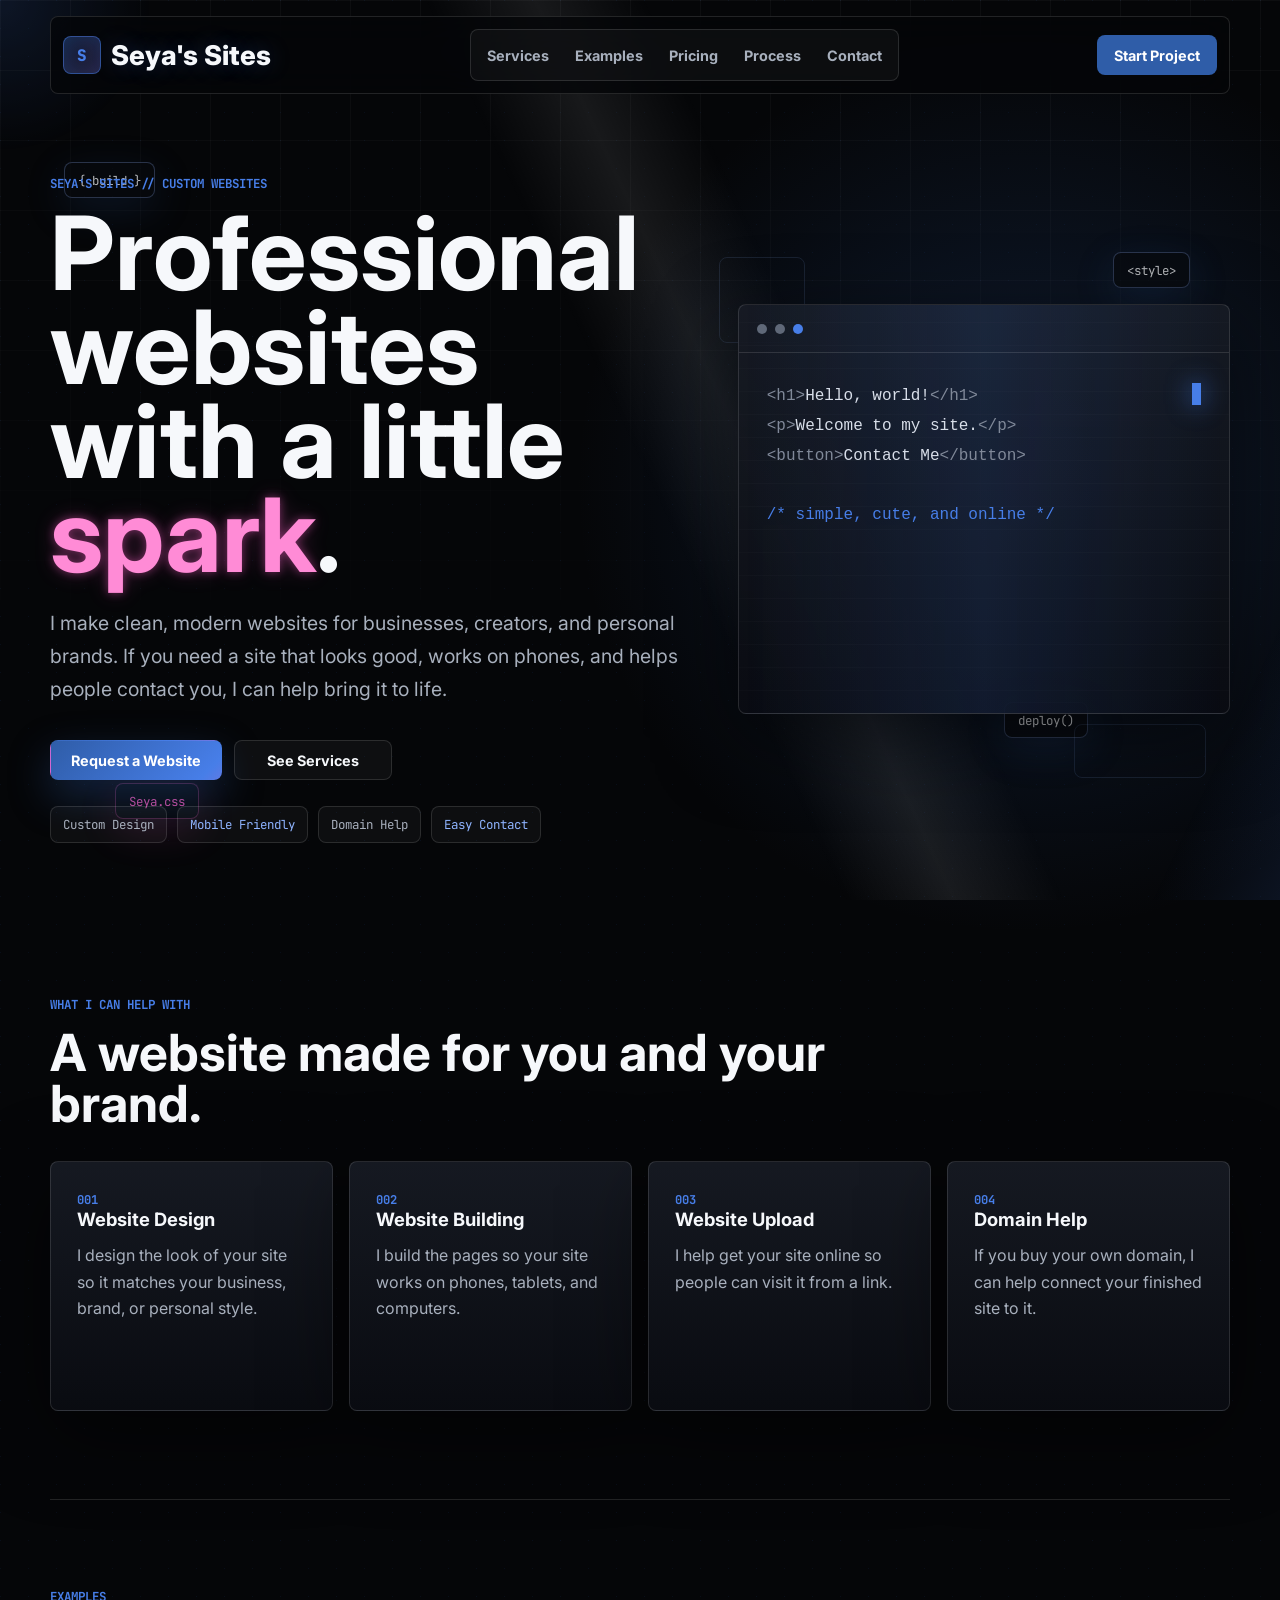
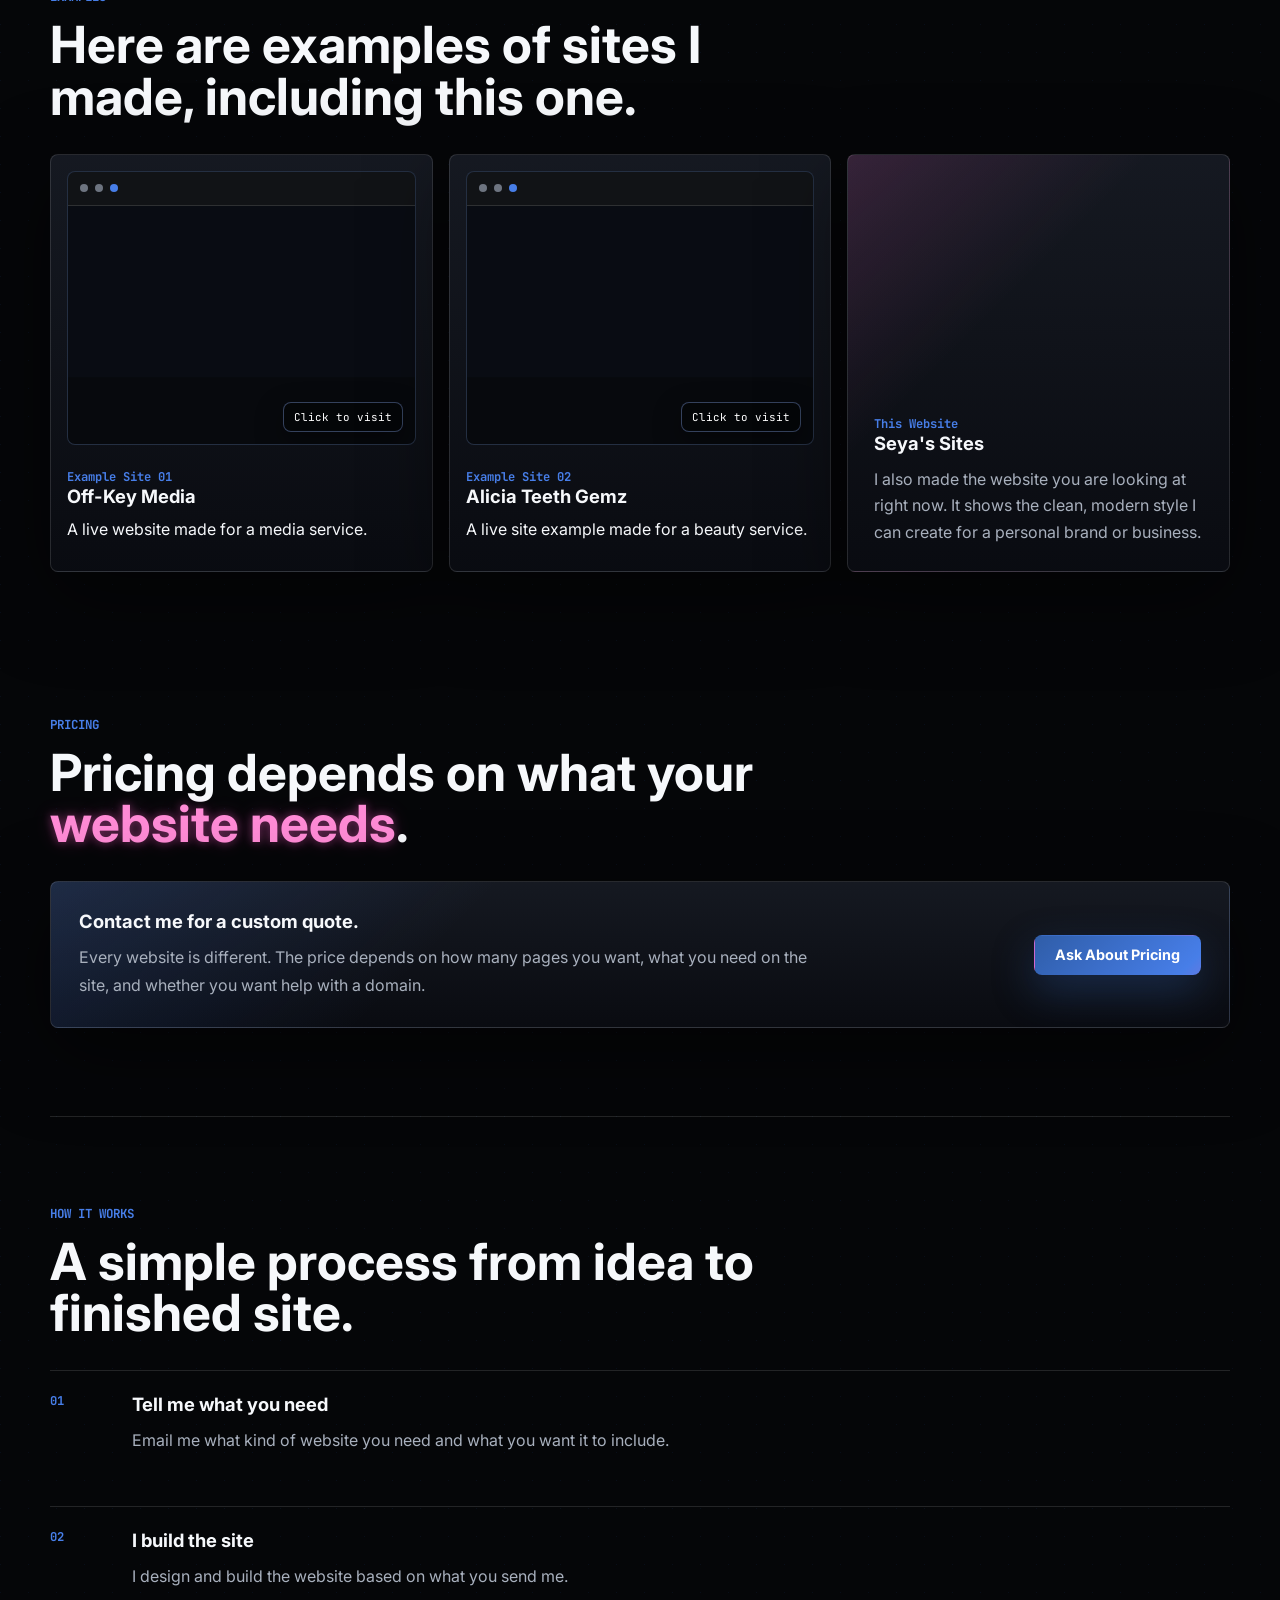
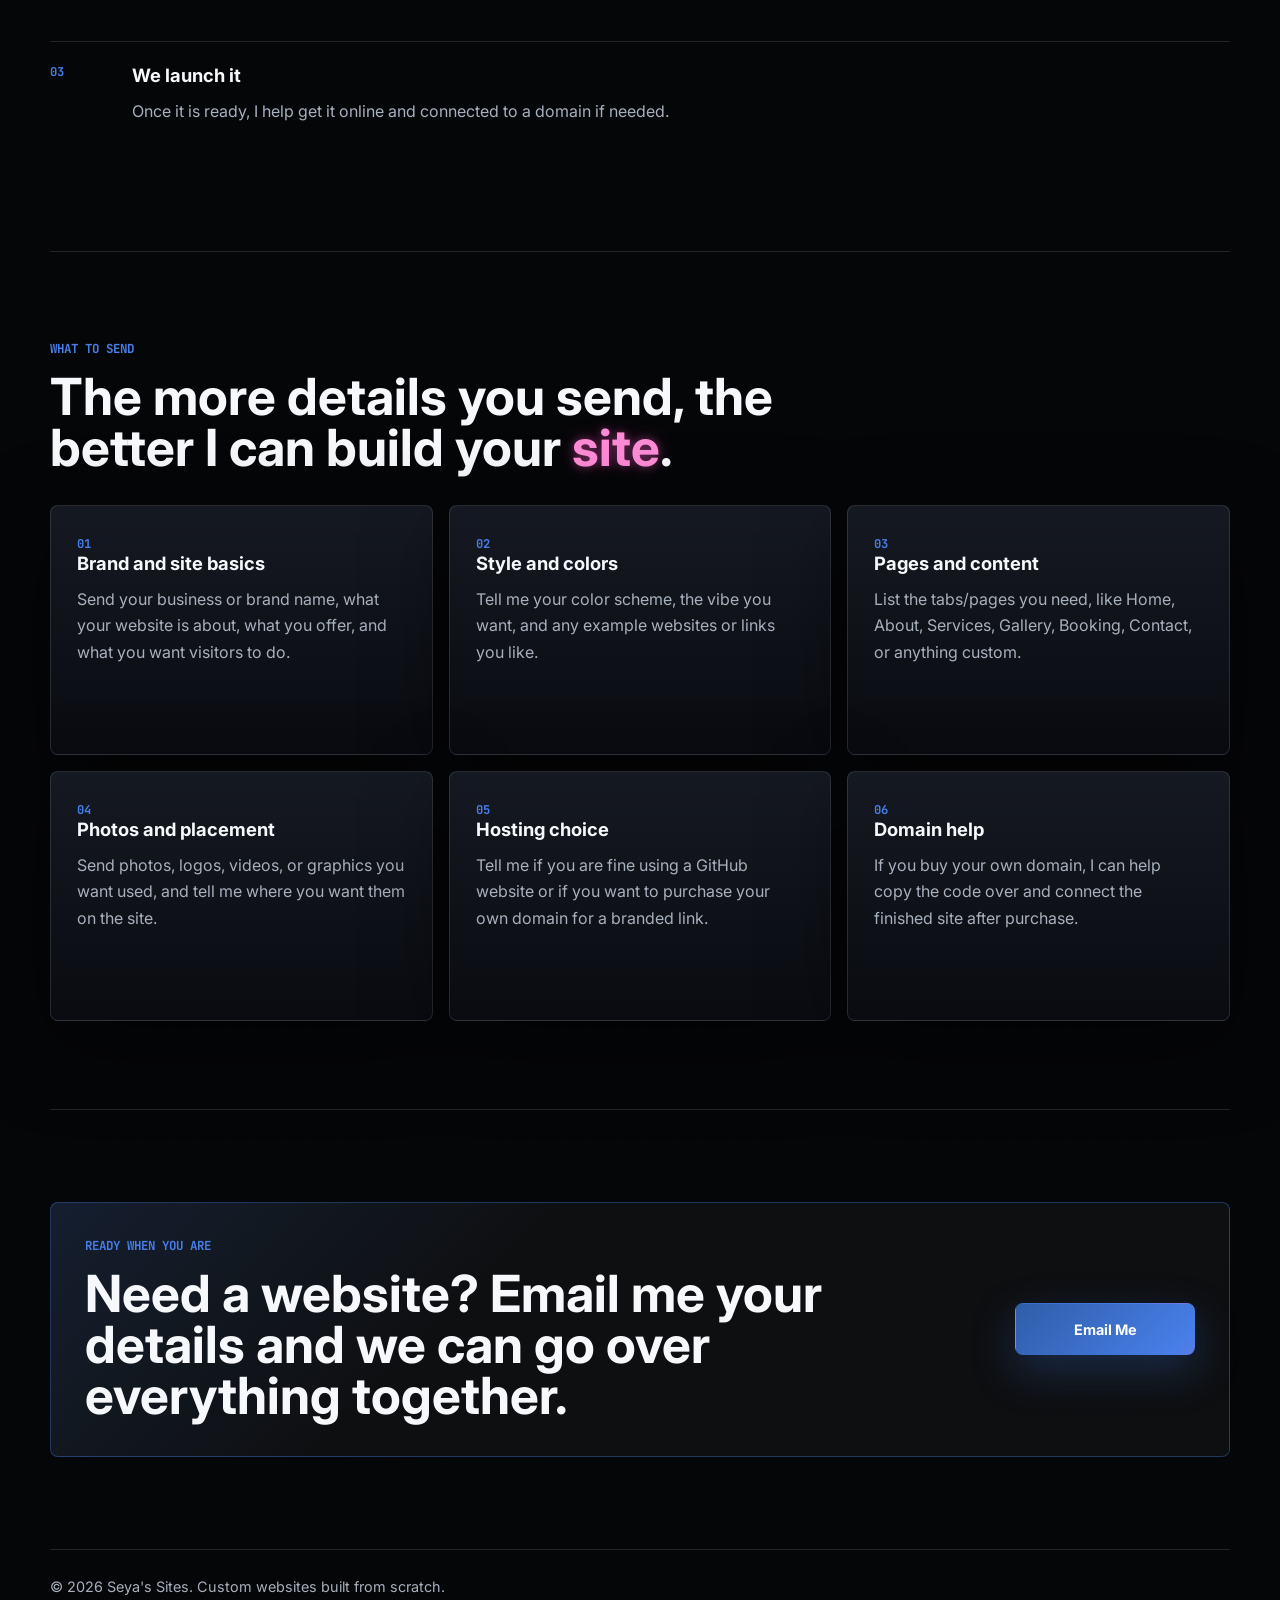
==== commit c03cc978: "Add files via upload" ====
--- a/index.html
+++ b/index.html
@@ -3,10 +3,10 @@
   <head>
     <meta charset="UTF-8" />
     <meta name="viewport" content="width=device-width, initial-scale=1.0" />
-    <title>Seya's Sites | Future-Ready Web Design</title>
+    <title>Seya's Sites | Custom Website Design</title>
     <meta
       name="description"
-      content="Seya's Sites builds custom websites from scratch for brands, creators, businesses, and personal projects."
+      content="Seya's Sites creates custom websites for businesses, creators, and personal brands."
     />
     <link rel="preconnect" href="https://fonts.googleapis.com" />
     <link rel="preconnect" href="https://fonts.gstatic.com" crossorigin />
@@ -34,8 +34,8 @@
         </a>
 
         <nav class="main-nav" aria-label="Primary navigation">
-          <a href="#work">Work</a>
           <a href="#services">Services</a>
+          <a href="#examples">Examples</a>
           <a href="#pricing">Pricing</a>
           <a href="#process">Process</a>
           <a href="#contact">Contact</a>
@@ -49,26 +49,26 @@
       <main>
         <section class="hero" id="home">
           <div class="hero-content" data-reveal>
-            <p class="eyebrow">Seya's Sites // custom-coded from scratch</p>
-            <h1>Professional websites with a little <span class="pink-glow">spark</span> in the code.</h1>
+            <p class="eyebrow">Seya's Sites // custom websites</p>
+            <h1>Professional websites with a little <span class="pink-glow">spark</span>.</h1>
             <p class="hero-copy">
-              I build clean custom websites for people who want their brand online,
-              polished, and not boring. From VS Code to GitHub to your own domain,
-              I help turn the idea into a site that feels like you.
+              I make clean, modern websites for businesses, creators, and personal brands.
+              If you need a site that looks good, works on phones, and helps people contact
+              you, I can help bring it to life.
             </p>
 
             <div class="hero-actions">
               <a class="button primary" href="mailto:cosmenseya@yahoo.com?subject=Website%20Project%20Inquiry">
                 Request a Website
               </a>
-              <a class="button secondary" href="#work">View Style</a>
+              <a class="button secondary" href="#services">See Services</a>
             </div>
 
             <div class="signal-row" aria-label="Service highlights">
-              <span>VS Code Builds</span>
-              <span>GitHub Ready</span>
-              <span>Domain Setup</span>
-              <span>Fun Details</span>
+              <span>Custom Design</span>
+              <span>Mobile Friendly</span>
+              <span>Domain Help</span>
+              <span>Easy Contact</span>
             </div>
           </div>
 
@@ -78,88 +78,100 @@
               <span></span>
               <span></span>
             </div>
-            <pre><code><span class="muted">const</span> seyasSite = {
-  vibe: <span class="blue">"professional + fun"</span>,
-  stack: [<span class="blue">"HTML"</span>, <span class="blue">"CSS"</span>, <span class="blue">"JS"</span>],
-  speed: <span class="blue">"optimized"</span>,
-  details: <span class="blue">"animated"</span>,
-  launch() {
-    return <span class="blue">"brand online"</span>;
-  }
-};</code></pre>
-          </div>
-        </section>
-
-        <section class="stats-strip" aria-label="Website features" data-reveal>
-          <div>
-            <strong>01</strong>
-            <span>Clean from-scratch code</span>
-          </div>
-          <div>
-            <strong>02</strong>
-            <span>Responsive mobile layouts</span>
-          </div>
-          <div>
-            <strong>03</strong>
-            <span>Sites with personality</span>
-          </div>
-        </section>
-
-        <section class="section" id="work">
-          <div class="section-heading" data-reveal>
-            <p class="eyebrow">Visual direction</p>
-            <h2>Minimal and futuristic, but never flat.</h2>
-          </div>
-
-          <div class="showcase-grid">
-            <article class="showcase-card tall" data-reveal>
-              <span class="card-kicker">Business Sites</span>
-              <h3>Premium landing pages that make your service feel legit and memorable.</h3>
-              <p>Perfect for entrepreneurs, local brands, booking pages, portfolios, launches, and bold first impressions.</p>
-            </article>
-
-            <article class="terminal-card" data-reveal>
-              <div class="terminal-line"><span>$</span> npm run launch</div>
-              <div class="terminal-output">Adding personality...</div>
-              <div class="terminal-output">Building brand identity...</div>
-              <div class="terminal-output">Connecting custom domain...</div>
-              <div class="terminal-output success">Website deployed successfully.</div>
-            </article>
-
-            <article class="showcase-card" data-reveal>
-              <span class="card-kicker">Creator Sites</span>
-              <h3>Pages for artists, creators, and personal brands.</h3>
-              <p>Sharp visuals, clean sections, moving details, and a smooth path for visitors to contact you.</p>
-            </article>
+            <pre><code><span class="muted">&lt;h1&gt;</span>Hello, world!<span class="muted">&lt;/h1&gt;</span>
+<span class="muted">&lt;p&gt;</span>Welcome to my site.<span class="muted">&lt;/p&gt;</span>
+<span class="muted">&lt;button&gt;</span>Contact Me<span class="muted">&lt;/button&gt;</span>
+
+<span class="blue">/* simple, cute, and online */</span></code></pre>
           </div>
         </section>
 
         <section class="section" id="services">
           <div class="section-heading" data-reveal>
-            <p class="eyebrow">What I build</p>
-            <h2>Everything needed to get a clean site live.</h2>
+            <p class="eyebrow">What I can help with</p>
+            <h2>A website made for you and your brand.</h2>
           </div>
 
           <div class="services-grid">
             <article class="service-card" data-reveal>
               <span>001</span>
-              <h3>Custom Website Design</h3>
-              <p>Original layouts designed around the client's brand, with enough personality to stand out.</p>
+              <h3>Website Design</h3>
+              <p>I design the look of your site so it matches your business, brand, or personal style.</p>
             </article>
             <article class="service-card" data-reveal>
               <span>002</span>
-              <h3>Front-End Development</h3>
-              <p>Hand-coded HTML, CSS, and JavaScript with responsive behavior for phones and desktops.</p>
+              <h3>Website Building</h3>
+              <p>I build the pages so your site works on phones, tablets, and computers.</p>
             </article>
             <article class="service-card" data-reveal>
               <span>003</span>
-              <h3>GitHub Upload</h3>
-              <p>Clean project files organized so the site can be hosted, shared, and updated later.</p>
+              <h3>Website Upload</h3>
+              <p>I help get your site online so people can visit it from a link.</p>
             </article>
             <article class="service-card" data-reveal>
               <span>004</span>
-              <h3>Domain Setup</h3>
-              <p>Help connecting a purchased domain so the client has a branded web address.</p>
+              <h3>Domain Help</h3>
+              <p>If you buy your own domain, I can help connect your finished site to it.</p>
+            </article>
+          </div>
+        </section>
+
+        <section class="section examples-section" id="examples">
+          <div class="section-heading" data-reveal>
+            <p class="eyebrow">Examples</p>
+            <h2>Here are examples of sites I made, including this one.</h2>
+          </div>
+
+          <div class="example-grid">
+            <a class="example-card example-one" href="https://www.off-keymedia.com/" target="_blank" rel="noopener" data-reveal>
+              <div class="browser-preview live-preview">
+                <div class="browser-bar">
+                  <span></span>
+                  <span></span>
+                  <span></span>
+                </div>
+                <iframe
+                  title="Off-Key Media website preview"
+                  src="https://www.off-keymedia.com/"
+                  loading="lazy"
+                ></iframe>
+                <span class="visit-badge">Click to visit</span>
+              </div>
+              <div class="example-copy">
+                <span class="card-kicker">Example Site 01</span>
+                <h3>Off-Key Media</h3>
+                <p>A live website made for a media service.</p>
+              </div>
+            </a>
+
+            <a class="example-card example-two" href="https://sitewebpixel.github.io/AliciaTeethGemz/" target="_blank" rel="noopener" data-reveal>
+              <div class="browser-preview live-preview">
+                <div class="browser-bar">
+                  <span></span>
+                  <span></span>
+                  <span></span>
+                </div>
+                <iframe
+                  title="Alicia Teeth Gemz website preview"
+                  src="https://sitewebpixel.github.io/AliciaTeethGemz/"
+                  loading="lazy"
+                ></iframe>
+                <span class="visit-badge">Click to visit</span>
+              </div>
+              <div class="example-copy">
+                <span class="card-kicker">Example Site 02</span>
+                <h3>Alicia Teeth Gemz</h3>
+                <p>A live site example made for a beauty service.</p>
+              </div>
+            </a>
+
+            <article class="example-note" data-reveal>
+              <span class="card-kicker">This Website</span>
+              <h3>Seya's Sites</h3>
+              <p>
+                I also made the website you are looking at right now. It shows the clean,
+                modern style I can create for a personal brand or business.
+              </p>
             </article>
           </div>
         </section>
@@ -167,16 +179,15 @@
         <section class="section pricing-section" id="pricing">
           <div class="section-heading" data-reveal>
             <p class="eyebrow">Pricing</p>
-            <h2>Pricing depends on how much the <span class="pink-glow">site needs</span>.</h2>
+            <h2>Pricing depends on what your <span class="pink-glow">website needs</span>.</h2>
           </div>
 
           <div class="pricing-panel" data-reveal>
             <div>
               <h3>Contact me for a custom quote.</h3>
               <p>
-                Every website is different, so the price depends on how many tabs/pages
-                you want, how detailed the design needs to be, how much content you have,
-                and whether you need help connecting a domain.
+                Every website is different. The price depends on how many pages you want,
+                what you need on the site, and whether you want help with a domain.
               </p>
             </div>
             <a class="button primary" href="mailto:cosmenseya@yahoo.com?subject=Website%20Pricing%20Question&body=Hi,%20I%20want%20to%20ask%20about%20pricing%20for%20a%20website.%20Here%20are%20the%20tabs/pages%20I%20need:%20">
@@ -188,7 +199,7 @@
         <section class="section process-section" id="process">
           <div class="section-heading" data-reveal>
             <p class="eyebrow">How it works</p>
-            <h2>A simple process from idea to launch.</h2>
+            <h2>A simple process from idea to finished site.</h2>
           </div>
 
           <div class="process-list">
@@ -196,21 +207,21 @@
               <span>01</span>
               <div>
                 <h3>Tell me what you need</h3>
-                <p>Send the business name, goal, style, pages, colors, and any photos or links.</p>
+                <p>Email me what kind of website you need and what you want it to include.</p>
               </div>
             </div>
             <div class="process-item" data-reveal>
               <span>02</span>
               <div>
                 <h3>I build the site</h3>
-                <p>The design and code come together in a clean responsive website.</p>
+                <p>I design and build the website based on what you send me.</p>
               </div>
             </div>
             <div class="process-item" data-reveal>
               <span>03</span>
               <div>
                 <h3>We launch it</h3>
-                <p>The final site gets uploaded and connected to the client's domain if needed.</p>
+                <p>Once it is ready, I help get it online and connected to a domain if needed.</p>
               </div>
             </div>
           </div>
--- a/styles.css
+++ b/styles.css
@@ -194,10 +194,10 @@
 }
 
 .pink-glow {
-  color: var(--white);
+  color: #ff8bd6;
   text-shadow:
-    0 0 16px rgba(255, 95, 200, 0.72),
-    0 0 30px rgba(255, 95, 200, 0.34);
+    0 0 10px rgba(255, 95, 200, 0.42),
+    0 0 22px rgba(255, 95, 200, 0.2);
 }
 
 .main-nav {
@@ -248,6 +248,8 @@
 .showcase-card,
 .service-card,
 .terminal-card,
+.example-card,
+.example-note,
 .pricing-panel,
 .detail-card,
 .stats-strip,
@@ -265,6 +267,8 @@
 .showcase-card:hover,
 .service-card:hover,
 .terminal-card:hover,
+.example-card:hover,
+.example-note:hover,
 .detail-card:hover {
   transform: translateY(-4px);
   border-color: rgba(143, 180, 255, 0.42);
@@ -405,6 +409,8 @@
 .terminal-card,
 .showcase-card,
 .service-card,
+.example-card,
+.example-note,
 .pricing-panel,
 .detail-card {
   border: 1px solid var(--line);
@@ -617,6 +623,224 @@
   min-height: 250px;
 }
 
+.examples-section {
+  border-top: 1px solid var(--line);
+}
+
+.example-grid {
+  display: grid;
+  grid-template-columns: repeat(3, minmax(0, 1fr));
+  gap: 16px;
+}
+
+.example-card {
+  position: relative;
+  display: grid;
+  min-height: 410px;
+  overflow: hidden;
+  padding: 16px;
+  color: var(--text);
+}
+
+.example-note {
+  display: flex;
+  min-height: 410px;
+  flex-direction: column;
+  justify-content: flex-end;
+  padding: 26px;
+  background:
+    linear-gradient(135deg, rgba(255, 95, 200, 0.14), transparent 38%),
+    linear-gradient(180deg, rgba(23, 27, 36, 0.92), rgba(10, 12, 18, 0.94));
+}
+
+.example-note p {
+  margin-bottom: 0;
+  color: var(--muted);
+  line-height: 1.65;
+}
+
+.example-card::before {
+  position: absolute;
+  inset: 0;
+  content: "";
+  background:
+    linear-gradient(135deg, rgba(47, 93, 168, 0.2), transparent 42%),
+    repeating-linear-gradient(90deg, transparent 0 30px, rgba(255, 255, 255, 0.03) 31px);
+  opacity: 0;
+  transition: opacity 220ms ease;
+}
+
+.example-card:hover::before {
+  opacity: 1;
+}
+
+.browser-preview {
+  position: relative;
+  z-index: 1;
+  overflow: hidden;
+  border: 1px solid rgba(143, 180, 255, 0.22);
+  border-radius: 8px;
+  background: #07090d;
+  transform: translateY(0);
+  transition: transform 260ms ease;
+}
+
+.example-card:hover .browser-preview {
+  transform: translateY(-8px) scale(1.015);
+}
+
+.live-preview {
+  min-height: 236px;
+}
+
+.live-preview iframe {
+  display: block;
+  width: 100%;
+  height: 238px;
+  border: 0;
+  pointer-events: none;
+  transform: scale(0.72);
+  transform-origin: top left;
+  width: 139%;
+  background: #090c13;
+}
+
+.visit-badge {
+  position: absolute;
+  right: 12px;
+  bottom: 12px;
+  z-index: 2;
+  padding: 7px 10px;
+  border: 1px solid rgba(143, 180, 255, 0.34);
+  border-radius: 8px;
+  color: var(--white);
+  background: rgba(5, 6, 8, 0.78);
+  box-shadow: 0 10px 28px rgba(0, 0, 0, 0.38);
+  font-family: "JetBrains Mono", monospace;
+  font-size: 0.68rem;
+}
+
+.browser-bar {
+  display: flex;
+  align-items: center;
+  gap: 7px;
+  height: 34px;
+  padding: 0 12px;
+  border-bottom: 1px solid var(--line);
+  background: rgba(255, 255, 255, 0.04);
+}
+
+.browser-bar span {
+  width: 8px;
+  height: 8px;
+  border-radius: 50%;
+  background: #6d7480;
+}
+
+.browser-bar span:nth-child(3) {
+  background: var(--blue-bright);
+}
+
+.preview-screen {
+  min-height: 200px;
+  padding: 16px;
+  background:
+    linear-gradient(150deg, rgba(71, 126, 232, 0.28), transparent 45%),
+    linear-gradient(rgba(255, 255, 255, 0.05) 1px, transparent 1px),
+    #090c13;
+  background-size: auto, 22px 22px, auto;
+}
+
+.media-preview {
+  background:
+    linear-gradient(135deg, rgba(255, 255, 255, 0.16), transparent 40%),
+    linear-gradient(150deg, rgba(47, 93, 168, 0.32), transparent 58%),
+    #090c13;
+}
+
+.gems-preview {
+  background:
+    linear-gradient(135deg, rgba(255, 95, 200, 0.18), transparent 45%),
+    linear-gradient(150deg, rgba(143, 180, 255, 0.2), transparent 58%),
+    #090c13;
+}
+
+.seya-preview {
+  background:
+    linear-gradient(135deg, rgba(47, 93, 168, 0.3), transparent 42%),
+    linear-gradient(150deg, rgba(255, 95, 200, 0.14), transparent 60%),
+    #090c13;
+}
+
+.preview-nav {
+  width: 48%;
+  height: 12px;
+  border-radius: 999px;
+  background: rgba(255, 255, 255, 0.22);
+}
+
+.preview-hero {
+  width: 76%;
+  height: 66px;
+  margin-top: 28px;
+  border-radius: 8px;
+  background: linear-gradient(135deg, var(--blue), var(--blue-soft));
+  box-shadow: 0 18px 50px rgba(47, 93, 168, 0.34);
+}
+
+.gems-preview .preview-hero,
+.seya-preview .preview-hero {
+  background: linear-gradient(135deg, var(--blue), var(--pink));
+}
+
+.preview-lines {
+  display: grid;
+  gap: 9px;
+  margin-top: 22px;
+}
+
+.preview-lines span {
+  height: 9px;
+  border-radius: 999px;
+  background: rgba(255, 255, 255, 0.18);
+}
+
+.preview-lines span:nth-child(1) {
+  width: 86%;
+}
+
+.preview-lines span:nth-child(2) {
+  width: 62%;
+}
+
+.preview-lines span:nth-child(3) {
+  width: 74%;
+}
+
+.preview-split {
+  display: grid;
+  grid-template-columns: 1fr 0.7fr;
+  gap: 12px;
+  margin-top: 26px;
+}
+
+.preview-split span {
+  height: 82px;
+  border-radius: 8px;
+  background: rgba(255, 255, 255, 0.13);
+}
+
+.preview-split span:first-child {
+  background: linear-gradient(135deg, var(--blue), rgba(255, 95, 200, 0.38));
+}
+
+.example-copy {
+  position: relative;
+  z-index: 1;
+  align-self: end;
+  padding-top: 20px;
+}
+
 .pricing-section {
   padding-top: 56px;
 }
@@ -832,6 +1056,7 @@
 
   .services-grid,
   .showcase-grid,
+  .example-grid,
   .details-grid {
     grid-template-columns: 1fr 1fr;
   }
@@ -1013,12 +1238,31 @@
 
   .services-grid,
   .showcase-grid,
+  .example-grid,
   .details-grid {
     grid-template-columns: 1fr;
   }
 
   .showcase-card.tall {
     min-height: 260px;
+  }
+
+  .example-card {
+    min-height: 380px;
+  }
+
+  .example-note {
+    min-height: 260px;
+  }
+
+  .preview-screen {
+    min-height: 178px;
+  }
+
+  .live-preview,
+  .live-preview iframe {
+    min-height: 210px;
+    height: 210px;
   }
 
   .stats-strip,
@@ -1038,6 +1282,7 @@
   .service-card,
   .terminal-card,
   .detail-card,
+  .example-note,
   .pricing-panel,
   .contact-section {
     padding: 20px;
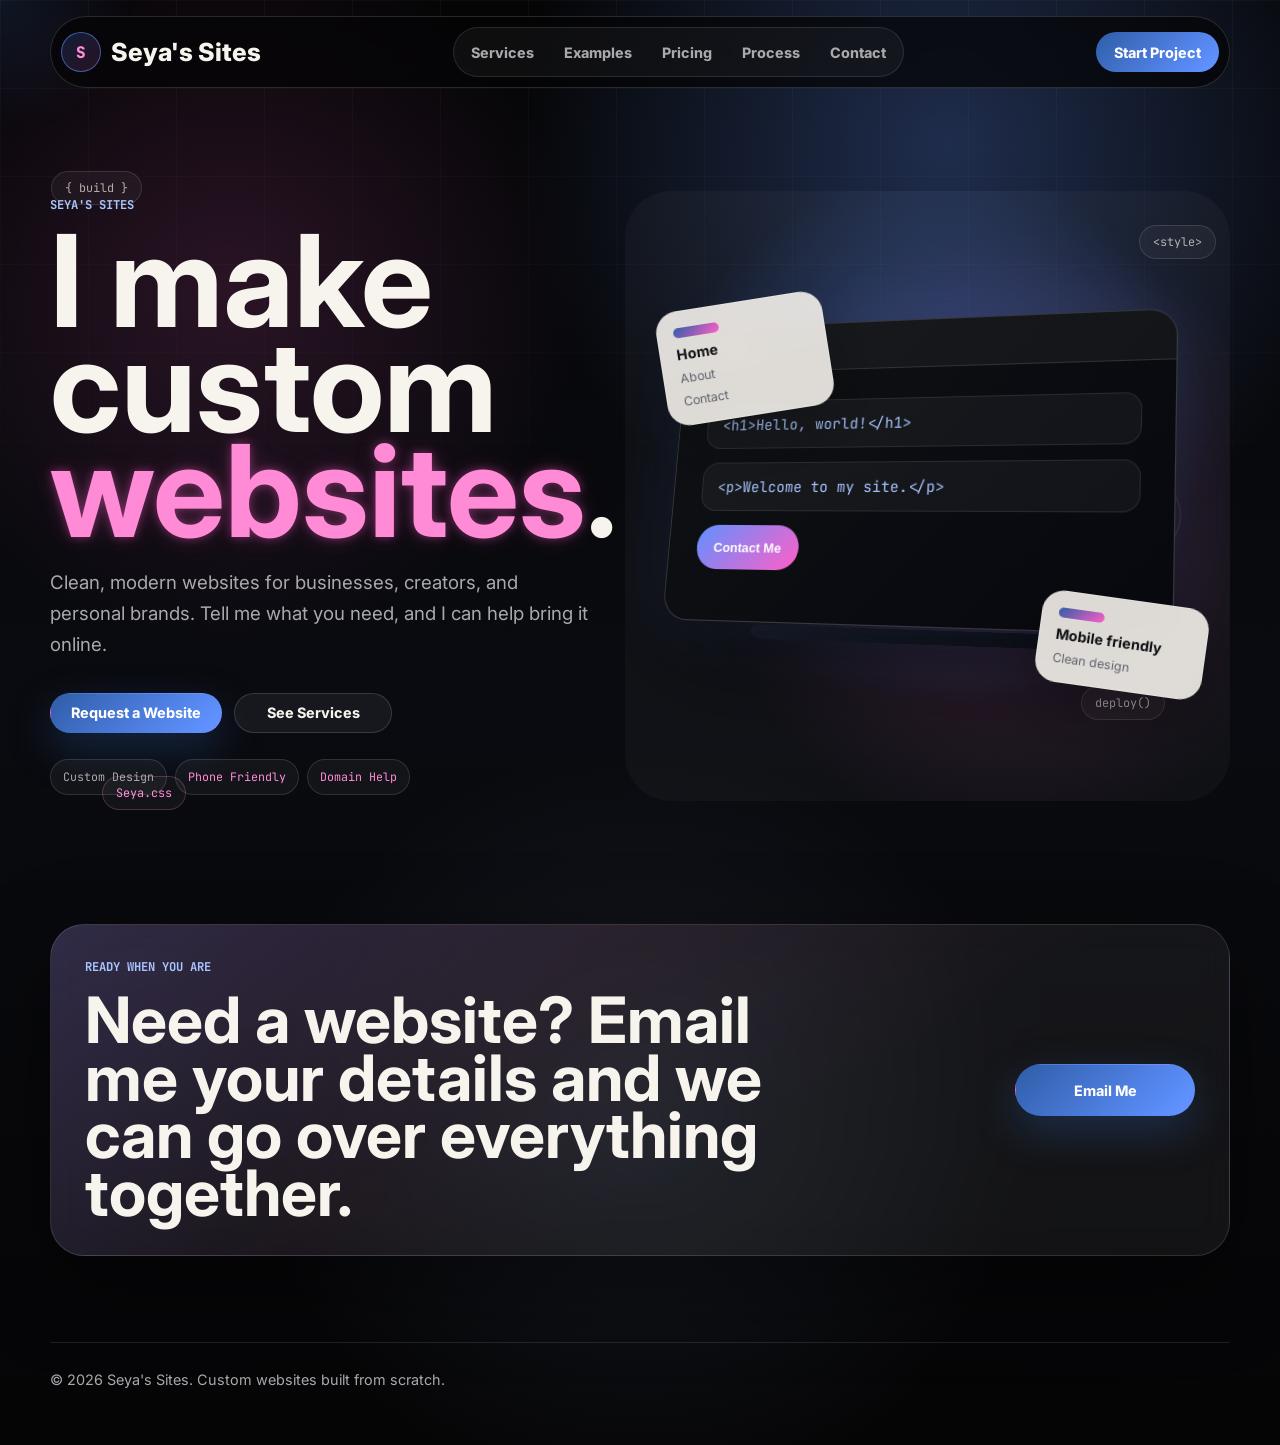
==== commit 3638bcc3: "Add files via upload" ====
--- a/index.html
+++ b/index.html
@@ -8,6 +8,20 @@
       name="description"
       content="Seya's Sites creates custom websites for businesses, creators, and personal brands."
     />
+    <meta property="og:title" content="Seya's Sites" />
+    <meta
+      property="og:description"
+      content="Custom websites for businesses, creators, and personal brands."
+    />
+    <meta property="og:type" content="website" />
+    <meta property="og:image" content="social-preview.svg" />
+    <meta name="twitter:card" content="summary_large_image" />
+    <meta name="twitter:title" content="Seya's Sites" />
+    <meta
+      name="twitter:description"
+      content="Custom websites for businesses, creators, and personal brands."
+    />
+    <meta name="twitter:image" content="social-preview.svg" />
     <link rel="preconnect" href="https://fonts.googleapis.com" />
     <link rel="preconnect" href="https://fonts.gstatic.com" crossorigin />
     <link
@@ -34,11 +48,11 @@
         </a>
 
         <nav class="main-nav" aria-label="Primary navigation">
-          <a href="#services">Services</a>
-          <a href="#examples">Examples</a>
-          <a href="#pricing">Pricing</a>
-          <a href="#process">Process</a>
-          <a href="#contact">Contact</a>
+          <a href="services.html">Services</a>
+          <a href="examples.html">Examples</a>
+          <a href="pricing.html">Pricing</a>
+          <a href="process.html">Process</a>
+          <a href="contact.html">Contact</a>
         </nav>
 
         <a class="nav-cta" href="mailto:cosmenseya@yahoo.com?subject=Website%20Project%20Inquiry">
@@ -49,225 +63,60 @@
       <main>
         <section class="hero" id="home">
           <div class="hero-content" data-reveal>
-            <p class="eyebrow">Seya's Sites // custom websites</p>
-            <h1>Professional websites with a little <span class="pink-glow">spark</span>.</h1>
+            <p class="eyebrow">Seya's Sites</p>
+            <h1>I make custom <span class="pink-glow">websites</span>.</h1>
             <p class="hero-copy">
-              I make clean, modern websites for businesses, creators, and personal brands.
-              If you need a site that looks good, works on phones, and helps people contact
-              you, I can help bring it to life.
+              Clean, modern websites for businesses, creators, and personal brands.
+              Tell me what you need, and I can help bring it online.
             </p>
 
             <div class="hero-actions">
               <a class="button primary" href="mailto:cosmenseya@yahoo.com?subject=Website%20Project%20Inquiry">
                 Request a Website
               </a>
-              <a class="button secondary" href="#services">See Services</a>
+              <a class="button secondary" href="services.html">See Services</a>
             </div>
 
             <div class="signal-row" aria-label="Service highlights">
               <span>Custom Design</span>
-              <span>Mobile Friendly</span>
+              <span>Phone Friendly</span>
               <span>Domain Help</span>
-              <span>Easy Contact</span>
             </div>
           </div>
 
-          <div class="code-panel" data-reveal aria-label="Decorative code preview">
-            <div class="panel-top">
+          <div class="code-panel three-d-showcase" data-reveal aria-label="Animated 3D website preview">
+            <div class="orbit-ring ring-one"></div>
+            <div class="orbit-ring ring-two"></div>
+            <div class="floating-window window-back">
               <span></span>
-              <span></span>
-              <span></span>
+              <strong>Home</strong>
+              <em>About</em>
+              <em>Contact</em>
             </div>
-            <pre><code><span class="muted">&lt;h1&gt;</span>Hello, world!<span class="muted">&lt;/h1&gt;</span>
-<span class="muted">&lt;p&gt;</span>Welcome to my site.<span class="muted">&lt;/p&gt;</span>
-<span class="muted">&lt;button&gt;</span>Contact Me<span class="muted">&lt;/button&gt;</span>
-
-<span class="blue">/* simple, cute, and online */</span></code></pre>
-          </div>
-        </section>
-
-        <section class="section" id="services">
-          <div class="section-heading" data-reveal>
-            <p class="eyebrow">What I can help with</p>
-            <h2>A website made for you and your brand.</h2>
-          </div>
-
-          <div class="services-grid">
-            <article class="service-card" data-reveal>
-              <span>001</span>
-              <h3>Website Design</h3>
-              <p>I design the look of your site so it matches your business, brand, or personal style.</p>
-            </article>
-            <article class="service-card" data-reveal>
-              <span>002</span>
-              <h3>Website Building</h3>
-              <p>I build the pages so your site works on phones, tablets, and computers.</p>
-            </article>
-            <article class="service-card" data-reveal>
-              <span>003</span>
-              <h3>Website Upload</h3>
-              <p>I help get your site online so people can visit it from a link.</p>
-            </article>
-            <article class="service-card" data-reveal>
-              <span>004</span>
-              <h3>Domain Help</h3>
-              <p>If you buy your own domain, I can help connect your finished site to it.</p>
-            </article>
-          </div>
-        </section>
-
-        <section class="section examples-section" id="examples">
-          <div class="section-heading" data-reveal>
-            <p class="eyebrow">Examples</p>
-            <h2>Here are examples of sites I made, including this one.</h2>
-          </div>
-
-          <div class="example-grid">
-            <a class="example-card example-one" href="https://www.off-keymedia.com/" target="_blank" rel="noopener" data-reveal>
-              <div class="browser-preview live-preview">
-                <div class="browser-bar">
+            <div class="device-3d">
+              <div class="device-screen">
+                <div class="panel-top">
                   <span></span>
                   <span></span>
                   <span></span>
                 </div>
-                <iframe
-                  title="Off-Key Media website preview"
-                  src="https://www.off-keymedia.com/"
-                  loading="lazy"
-                ></iframe>
-                <span class="visit-badge">Click to visit</span>
+                <div class="screen-content">
+                  <p class="screen-code">&lt;h1&gt;Hello, world!&lt;/h1&gt;</p>
+                  <p class="screen-code">&lt;p&gt;Welcome to my site.&lt;/p&gt;</p>
+                  <button type="button">Contact Me</button>
+                </div>
               </div>
-              <div class="example-copy">
-                <span class="card-kicker">Example Site 01</span>
-                <h3>Off-Key Media</h3>
-                <p>A live website made for a media service.</p>
-              </div>
-            </a>
-
-            <a class="example-card example-two" href="https://sitewebpixel.github.io/AliciaTeethGemz/" target="_blank" rel="noopener" data-reveal>
-              <div class="browser-preview live-preview">
-                <div class="browser-bar">
-                  <span></span>
-                  <span></span>
-                  <span></span>
-                </div>
-                <iframe
-                  title="Alicia Teeth Gemz website preview"
-                  src="https://sitewebpixel.github.io/AliciaTeethGemz/"
-                  loading="lazy"
-                ></iframe>
-                <span class="visit-badge">Click to visit</span>
-              </div>
-              <div class="example-copy">
-                <span class="card-kicker">Example Site 02</span>
-                <h3>Alicia Teeth Gemz</h3>
-                <p>A live site example made for a beauty service.</p>
-              </div>
-            </a>
-
-            <article class="example-note" data-reveal>
-              <span class="card-kicker">This Website</span>
-              <h3>Seya's Sites</h3>
-              <p>
-                I also made the website you are looking at right now. It shows the clean,
-                modern style I can create for a personal brand or business.
-              </p>
-            </article>
-          </div>
-        </section>
-
-        <section class="section pricing-section" id="pricing">
-          <div class="section-heading" data-reveal>
-            <p class="eyebrow">Pricing</p>
-            <h2>Pricing depends on what your <span class="pink-glow">website needs</span>.</h2>
-          </div>
-
-          <div class="pricing-panel" data-reveal>
-            <div>
-              <h3>Contact me for a custom quote.</h3>
-              <p>
-                Every website is different. The price depends on how many pages you want,
-                what you need on the site, and whether you want help with a domain.
-              </p>
+              <div class="device-base"></div>
             </div>
-            <a class="button primary" href="mailto:cosmenseya@yahoo.com?subject=Website%20Pricing%20Question&body=Hi,%20I%20want%20to%20ask%20about%20pricing%20for%20a%20website.%20Here%20are%20the%20tabs/pages%20I%20need:%20">
-              Ask About Pricing
-            </a>
-          </div>
-        </section>
-
-        <section class="section process-section" id="process">
-          <div class="section-heading" data-reveal>
-            <p class="eyebrow">How it works</p>
-            <h2>A simple process from idea to finished site.</h2>
-          </div>
-
-          <div class="process-list">
-            <div class="process-item" data-reveal>
-              <span>01</span>
-              <div>
-                <h3>Tell me what you need</h3>
-                <p>Email me what kind of website you need and what you want it to include.</p>
-              </div>
-            </div>
-            <div class="process-item" data-reveal>
-              <span>02</span>
-              <div>
-                <h3>I build the site</h3>
-                <p>I design and build the website based on what you send me.</p>
-              </div>
-            </div>
-            <div class="process-item" data-reveal>
-              <span>03</span>
-              <div>
-                <h3>We launch it</h3>
-                <p>Once it is ready, I help get it online and connected to a domain if needed.</p>
-              </div>
+            <div class="floating-window window-front">
+              <span></span>
+              <strong>Mobile friendly</strong>
+              <em>Clean design</em>
             </div>
           </div>
         </section>
 
-        <section class="section details-section" id="project-details">
-          <div class="section-heading" data-reveal>
-            <p class="eyebrow">What to send</p>
-            <h2>The more details you send, the better I can build your <span class="pink-glow">site</span>.</h2>
-          </div>
-
-          <div class="details-grid">
-            <article class="detail-card" data-reveal>
-              <span>01</span>
-              <h3>Brand and site basics</h3>
-              <p>Send your business or brand name, what your website is about, what you offer, and what you want visitors to do.</p>
-            </article>
-            <article class="detail-card" data-reveal>
-              <span>02</span>
-              <h3>Style and colors</h3>
-              <p>Tell me your color scheme, the vibe you want, and any example websites or links you like.</p>
-            </article>
-            <article class="detail-card" data-reveal>
-              <span>03</span>
-              <h3>Pages and content</h3>
-              <p>List the tabs/pages you need, like Home, About, Services, Gallery, Booking, Contact, or anything custom.</p>
-            </article>
-            <article class="detail-card" data-reveal>
-              <span>04</span>
-              <h3>Photos and placement</h3>
-              <p>Send photos, logos, videos, or graphics you want used, and tell me where you want them on the site.</p>
-            </article>
-            <article class="detail-card" data-reveal>
-              <span>05</span>
-              <h3>Hosting choice</h3>
-              <p>Tell me if you are fine using a GitHub website or if you want to purchase your own domain for a branded link.</p>
-            </article>
-            <article class="detail-card" data-reveal>
-              <span>06</span>
-              <h3>Domain help</h3>
-              <p>If you buy your own domain, I can help copy the code over and connect the finished site after purchase.</p>
-            </article>
-          </div>
-        </section>
-
-        <section class="contact-section" id="contact" data-reveal>
+        <section class="contact-section home-contact" id="contact" data-reveal>
           <div>
             <p class="eyebrow">Ready when you are</p>
             <h2>Need a website? Email me your details and we can go over everything together.</h2>
--- a/styles.css
+++ b/styles.css
@@ -1,17 +1,22 @@
 :root {
-  --bg: #050608;
-  --bg-soft: #0b0d12;
-  --panel: #11141b;
-  --panel-light: #171b24;
-  --text: #f6f8fb;
-  --muted: #a8b0bd;
+  --bg: #050506;
+  --paper: #f4f1eb;
+  --ink: #f7f4ee;
+  --dark-ink: #101114;
+  --muted: #a9a9ad;
+  --muted-dark: #5f626c;
   --line: rgba(255, 255, 255, 0.12);
+  --line-dark: rgba(16, 17, 20, 0.12);
   --blue: #2f5da8;
-  --blue-bright: #477ee8;
-  --blue-soft: #8fb4ff;
-  --pink: #ff5fc8;
+  --blue-bright: #5f91ff;
+  --blue-soft: #a9c5ff;
+  --pink: #ff8bd6;
+  --pink-hot: #ff5fc8;
   --white: #ffffff;
-  --shadow: 0 24px 80px rgba(0, 0, 0, 0.5);
+  --radius-xl: 34px;
+  --radius-lg: 26px;
+  --radius-md: 18px;
+  --shadow: 0 28px 90px rgba(0, 0, 0, 0.42);
 }
 
 * {
@@ -25,12 +30,12 @@
 body {
   margin: 0;
   min-height: 100vh;
-  color: var(--text);
+  color: var(--ink);
   background:
-    radial-gradient(circle at 80% 10%, rgba(47, 93, 168, 0.26), transparent 28rem),
-    linear-gradient(135deg, rgba(47, 93, 168, 0.1) 0 1px, transparent 1px 100%),
-    var(--bg);
-  background-size: auto, 28px 28px, auto;
+    radial-gradient(circle at 74% 10%, rgba(95, 145, 255, 0.28), transparent 27rem),
+    radial-gradient(circle at 18% 20%, rgba(255, 95, 200, 0.14), transparent 22rem),
+    radial-gradient(circle at 50% 78%, rgba(169, 197, 255, 0.09), transparent 24rem),
+    linear-gradient(180deg, #050506 0%, #0a0b10 48%, #050506 100%);
   font-family: "Inter", system-ui, -apple-system, BlinkMacSystemFont, "Segoe UI", sans-serif;
   letter-spacing: 0;
 }
@@ -42,23 +47,10 @@
   pointer-events: none;
   content: "";
   background:
-    linear-gradient(rgba(255, 255, 255, 0.035) 1px, transparent 1px),
-    linear-gradient(90deg, rgba(255, 255, 255, 0.035) 1px, transparent 1px);
-  background-size: 70px 70px;
-  mask-image: linear-gradient(to bottom, black, transparent 80%);
-}
-
-body::after {
-  position: fixed;
-  inset: 0;
-  z-index: -2;
-  pointer-events: none;
-  content: "";
-  background:
-    linear-gradient(115deg, transparent 0 42%, rgba(71, 126, 232, 0.13) 46%, transparent 50% 100%),
-    linear-gradient(245deg, transparent 0 58%, rgba(255, 255, 255, 0.08) 61%, transparent 64% 100%);
-  background-size: 220% 220%;
-  animation: lightSweep 14s ease-in-out infinite alternate;
+    linear-gradient(rgba(255, 255, 255, 0.03) 1px, transparent 1px),
+    linear-gradient(90deg, rgba(255, 255, 255, 0.03) 1px, transparent 1px);
+  background-size: 88px 88px;
+  mask-image: linear-gradient(to bottom, black, transparent 72%);
 }
 
 a {
@@ -71,12 +63,12 @@
   top: 0;
   left: 0;
   z-index: 0;
-  width: 320px;
-  height: 320px;
+  width: 280px;
+  height: 280px;
   border-radius: 50%;
   pointer-events: none;
-  background: radial-gradient(circle, rgba(71, 126, 232, 0.2), transparent 68%);
-  opacity: 0.7;
+  background: radial-gradient(circle, rgba(95, 145, 255, 0.18), transparent 70%);
+  opacity: 0.72;
   transform: translate3d(-50%, -50%, 0);
   transition: opacity 250ms ease;
 }
@@ -92,46 +84,46 @@
 .float-chip {
   position: absolute;
   display: inline-flex;
-  min-height: 36px;
+  min-height: 34px;
   align-items: center;
   padding: 0 13px;
-  border: 1px solid rgba(143, 180, 255, 0.25);
-  border-radius: 8px;
-  color: rgba(246, 248, 251, 0.72);
-  background: rgba(8, 10, 15, 0.7);
-  box-shadow: 0 12px 40px rgba(47, 93, 168, 0.18);
+  border: 1px solid rgba(255, 255, 255, 0.12);
+  border-radius: 999px;
+  color: rgba(247, 244, 238, 0.68);
+  background: rgba(255, 255, 255, 0.045);
+  backdrop-filter: blur(12px);
   font-family: "JetBrains Mono", monospace;
-  font-size: 0.78rem;
-  animation: floatCode 9s ease-in-out infinite;
+  font-size: 0.74rem;
+  animation: floatCode 10s ease-in-out infinite;
 }
 
 .chip-one {
-  top: 18%;
-  left: 5%;
+  top: 19%;
+  left: 4%;
 }
 
 .chip-two {
-  top: 28%;
-  right: 7%;
+  top: 25%;
+  right: 5%;
   animation-delay: -2s;
 }
 
 .chip-three {
-  right: 15%;
-  bottom: 18%;
+  right: 9%;
+  bottom: 20%;
   animation-delay: -4s;
 }
 
 .chip-four {
-  bottom: 9%;
-  left: 9%;
+  bottom: 10%;
+  left: 8%;
+  color: var(--pink);
+  border-color: rgba(255, 139, 214, 0.24);
   animation-delay: -6s;
-  color: rgba(255, 95, 200, 0.78);
-  border-color: rgba(255, 95, 200, 0.24);
-  box-shadow: 0 12px 40px rgba(255, 95, 200, 0.14);
-}
-
-.page-shell {
+}
+
+.page-shell,
+.site-footer {
   position: relative;
   z-index: 1;
   width: min(1180px, calc(100% - 32px));
@@ -145,12 +137,12 @@
   display: flex;
   align-items: center;
   justify-content: space-between;
-  gap: 18px;
+  gap: 16px;
   margin: 16px auto 0;
-  padding: 12px;
-  border: 1px solid var(--line);
-  border-radius: 8px;
-  background: rgba(5, 6, 8, 0.78);
+  padding: 10px;
+  border: 1px solid rgba(255, 255, 255, 0.14);
+  border-radius: 999px;
+  background: rgba(5, 5, 6, 0.72);
   backdrop-filter: blur(18px);
 }
 
@@ -159,7 +151,7 @@
 .hero-actions,
 .signal-row,
 .panel-top,
-.stats-strip,
+.pricing-panel,
 .contact-section {
   display: flex;
   align-items: center;
@@ -172,150 +164,78 @@
 
 .brand-mark {
   display: grid;
-  width: 38px;
-  height: 38px;
+  width: 40px;
+  height: 40px;
   place-items: center;
-  border: 1px solid rgba(71, 126, 232, 0.55);
-  border-radius: 8px;
-  color: var(--blue-bright);
-  background:
-    linear-gradient(135deg, rgba(47, 93, 168, 0.18), rgba(255, 95, 200, 0.1)),
-    rgba(47, 93, 168, 0.12);
+  border: 1px solid rgba(95, 145, 255, 0.54);
+  border-radius: 50%;
+  color: var(--pink);
+  background: linear-gradient(135deg, rgba(47, 93, 168, 0.28), rgba(255, 95, 200, 0.14));
   font-family: "JetBrains Mono", monospace;
-  box-shadow: inset 0 0 24px rgba(71, 126, 232, 0.22);
-  animation: markPulse 3s ease-in-out infinite;
 }
 
 .brand-text {
-  font-size: clamp(1.14rem, 2.2vw, 1.7rem);
-  letter-spacing: 0;
-  text-shadow: 0 0 22px rgba(71, 126, 232, 0.28);
+  font-size: clamp(1.16rem, 2vw, 1.56rem);
   white-space: nowrap;
-}
-
-.pink-glow {
-  color: #ff8bd6;
-  text-shadow:
-    0 0 10px rgba(255, 95, 200, 0.42),
-    0 0 22px rgba(255, 95, 200, 0.2);
 }
 
 .main-nav {
   gap: 4px;
-  padding: 5px;
-  border: 1px solid var(--line);
-  border-radius: 8px;
-  background: rgba(255, 255, 255, 0.035);
+  padding: 4px;
+  border: 1px solid rgba(255, 255, 255, 0.11);
+  border-radius: 999px;
+  background: rgba(255, 255, 255, 0.045);
 }
 
 .main-nav a,
 .nav-cta,
 .button {
+  display: inline-flex;
   min-height: 40px;
-  border-radius: 8px;
+  align-items: center;
+  justify-content: center;
+  border-radius: 999px;
   font-size: 0.9rem;
-  font-weight: 700;
+  font-weight: 750;
 }
 
 .main-nav a {
-  display: inline-flex;
-  align-items: center;
-  padding: 0 11px;
+  padding: 0 13px;
   color: var(--muted);
 }
 
 .main-nav a:hover {
   color: var(--white);
-  background: rgba(255, 255, 255, 0.07);
-}
-
-.nav-cta,
-.button {
-  display: inline-flex;
+  background: rgba(255, 255, 255, 0.08);
+}
+
+.nav-cta {
+  padding: 0 18px;
+  color: var(--white);
+  background: linear-gradient(135deg, var(--blue), var(--blue-bright), var(--pink-hot));
+  background-size: 180% 180%;
+  animation: buttonGlow 7s ease-in-out infinite;
+}
+
+.hero {
+  display: grid;
+  grid-template-columns: minmax(0, 0.95fr) minmax(360px, 1.05fr);
+  gap: 28px;
   align-items: center;
-  justify-content: center;
-  border: 1px solid transparent;
-}
-
-.nav-cta {
-  padding: 0 16px;
-  color: var(--white);
-  background: var(--blue);
-}
-
-.nav-cta,
-.button,
-.showcase-card,
-.service-card,
-.terminal-card,
-.example-card,
-.example-note,
-.pricing-panel,
-.detail-card,
-.stats-strip,
-.contact-section {
-  transition: border-color 220ms ease, box-shadow 220ms ease, transform 220ms ease, background 220ms ease;
-}
-
-.nav-cta:hover,
-.button.primary:hover {
-  transform: translateY(-2px);
-  box-shadow: 0 18px 54px rgba(71, 126, 232, 0.45);
-}
-
-.button.secondary:hover,
-.showcase-card:hover,
-.service-card:hover,
-.terminal-card:hover,
-.example-card:hover,
-.example-note:hover,
-.detail-card:hover {
-  transform: translateY(-4px);
-  border-color: rgba(143, 180, 255, 0.42);
-  box-shadow: 0 24px 80px rgba(47, 93, 168, 0.24);
-}
-
-.hero {
+  min-height: calc(100vh - 92px);
+  padding: 56px 0 48px;
+}
+
+.hero-content {
   position: relative;
-  display: grid;
-  grid-template-columns: minmax(0, 1.02fr) minmax(320px, 0.78fr);
-  gap: 44px;
-  align-items: center;
-  min-height: calc(100vh - 86px);
-  padding: 72px 0 56px;
-}
-
-.hero::before,
-.hero::after {
-  position: absolute;
-  z-index: -1;
-  content: "";
-  border: 1px solid rgba(143, 180, 255, 0.18);
-  border-radius: 8px;
-  opacity: 0.7;
-}
-
-.hero::before {
-  top: 20%;
-  right: 36%;
-  width: 84px;
-  height: 84px;
-  animation: spinBox 16s linear infinite;
-}
-
-.hero::after {
-  right: 2%;
-  bottom: 16%;
-  width: 130px;
-  height: 52px;
-  animation: driftPanel 7s ease-in-out infinite alternate;
+  z-index: 2;
 }
 
 .eyebrow {
-  margin: 0 0 14px;
-  color: var(--blue-bright);
+  margin: 0 0 16px;
+  color: var(--blue-soft);
   font-family: "JetBrains Mono", monospace;
-  font-size: 0.78rem;
+  font-size: 0.76rem;
   font-weight: 700;
   text-transform: uppercase;
 }
@@ -328,56 +248,62 @@
 }
 
 h1 {
-  max-width: 860px;
+  max-width: 820px;
   margin-bottom: 24px;
-  font-size: clamp(3.1rem, 8vw, 6.8rem);
-  line-height: 0.92;
-  letter-spacing: 0;
+  font-size: clamp(4.4rem, 10vw, 9.2rem);
+  line-height: 0.82;
 }
 
 h2 {
   margin-bottom: 0;
-  font-size: clamp(2rem, 4vw, 4rem);
-  line-height: 1;
-  letter-spacing: 0;
+  font-size: clamp(2.5rem, 5vw, 5.4rem);
+  line-height: 0.9;
 }
 
 h3 {
-  margin-bottom: 12px;
-  font-size: 1.15rem;
+  margin-bottom: 10px;
+  font-size: 1.08rem;
   line-height: 1.2;
 }
 
+.pink-glow {
+  color: var(--pink);
+  text-shadow:
+    0 0 10px rgba(255, 95, 200, 0.38),
+    0 0 22px rgba(255, 95, 200, 0.18);
+}
+
 .hero-copy {
-  max-width: 700px;
+  max-width: 560px;
   color: var(--muted);
-  font-size: clamp(1rem, 2vw, 1.22rem);
-  line-height: 1.7;
+  font-size: clamp(1rem, 1.7vw, 1.17rem);
+  line-height: 1.65;
 }
 
 .hero-actions {
   flex-wrap: wrap;
   gap: 12px;
-  margin: 34px 0 26px;
+  margin: 32px 0 26px;
 }
 
 .button {
   min-width: 158px;
   padding: 0 20px;
+  border: 1px solid transparent;
 }
 
 .button.primary {
   color: var(--white);
-  background: linear-gradient(135deg, var(--blue), var(--blue-bright), var(--pink));
-  box-shadow: 0 16px 42px rgba(47, 93, 168, 0.36);
+  background: linear-gradient(135deg, var(--blue), var(--blue-bright), var(--pink-hot));
   background-size: 180% 180%;
-  animation: buttonGlow 5s ease-in-out infinite;
+  box-shadow: 0 16px 42px rgba(47, 93, 168, 0.34);
+  animation: buttonGlow 7s ease-in-out infinite;
 }
 
 .button.secondary {
-  border-color: var(--line);
-  color: var(--text);
-  background: rgba(255, 255, 255, 0.04);
+  border-color: rgba(255, 255, 255, 0.14);
+  color: var(--ink);
+  background: rgba(255, 255, 255, 0.055);
 }
 
 .button.large {
@@ -385,339 +311,627 @@
   min-height: 52px;
 }
 
-.signal-row {
-  flex-wrap: wrap;
-  gap: 10px;
-}
-
-.signal-row span {
-  padding: 9px 12px;
-  border: 1px solid var(--line);
-  border-radius: 8px;
-  color: var(--muted);
-  background: rgba(255, 255, 255, 0.035);
-  font-family: "JetBrains Mono", monospace;
-  font-size: 0.78rem;
-}
-
-.signal-row span:nth-child(2),
-.signal-row span:nth-child(4) {
-  color: var(--blue-soft);
-}
-
-.code-panel,
-.terminal-card,
-.showcase-card,
+.nav-cta,
+.button,
 .service-card,
 .example-card,
 .example-note,
 .pricing-panel,
-.detail-card {
-  border: 1px solid var(--line);
-  border-radius: 8px;
-  background: linear-gradient(180deg, rgba(23, 27, 36, 0.92), rgba(10, 12, 18, 0.94));
-  box-shadow: var(--shadow);
+.detail-card,
+.contact-section {
+  transition: transform 220ms ease, border-color 220ms ease, box-shadow 220ms ease;
+}
+
+.nav-cta:hover,
+.button:hover,
+.service-card:hover,
+.example-card:hover,
+.example-note:hover,
+.pricing-panel:hover,
+.detail-card:hover {
+  transform: translateY(-3px);
+}
+
+.signal-row {
+  flex-wrap: wrap;
+  gap: 8px;
+}
+
+.signal-row span {
+  padding: 9px 12px;
+  border: 1px solid rgba(255, 255, 255, 0.12);
+  border-radius: 999px;
+  color: var(--muted);
+  background: rgba(255, 255, 255, 0.045);
+  font-family: "JetBrains Mono", monospace;
+  font-size: 0.73rem;
+}
+
+.signal-row span:nth-child(2),
+.signal-row span:nth-child(3) {
+  color: var(--pink);
 }
 
 .code-panel {
   position: relative;
+  min-height: 610px;
+}
+
+.three-d-showcase {
+  display: grid;
+  place-items: center;
   overflow: hidden;
+  border-radius: 46px;
+  background:
+    radial-gradient(circle at 52% 40%, rgba(95, 145, 255, 0.34), transparent 17rem),
+    radial-gradient(circle at 64% 56%, rgba(255, 95, 200, 0.18), transparent 19rem),
+    rgba(255, 255, 255, 0.03);
+  perspective: 1200px;
+}
+
+.three-d-showcase::before {
+  position: absolute;
+  inset: 9%;
+  content: "";
+  border: 1px solid rgba(255, 255, 255, 0.12);
+  border-radius: 50%;
+  transform: rotateX(68deg) rotateZ(-12deg);
+  animation: orbitGlow 9s ease-in-out infinite alternate;
+}
+
+.orbit-ring {
+  position: absolute;
+  width: 72%;
+  max-width: 480px;
+  aspect-ratio: 1;
+  border: 1px solid rgba(155, 189, 255, 0.18);
+  border-radius: 50%;
+  transform: rotateX(68deg) rotateZ(0deg);
+}
+
+.ring-one {
+  animation: ringSpin 15s linear infinite;
+}
+
+.ring-two {
+  width: 55%;
+  border-color: rgba(255, 139, 214, 0.18);
+  animation: ringSpin 18s linear infinite reverse;
+}
+
+.device-3d {
+  position: relative;
+  z-index: 2;
+  width: min(82%, 500px);
   transform-style: preserve-3d;
-}
-
-.code-panel::before {
+  animation: deviceFloat 6s ease-in-out infinite;
+}
+
+.device-screen {
+  overflow: hidden;
+  min-height: 300px;
+  border: 1px solid rgba(255, 255, 255, 0.18);
+  border-radius: 26px;
+  background:
+    linear-gradient(135deg, rgba(16, 17, 20, 0.94), rgba(7, 9, 14, 0.96)),
+    #080a0f;
+  box-shadow:
+    0 36px 100px rgba(0, 0, 0, 0.48),
+    0 0 80px rgba(95, 145, 255, 0.18);
+  transform: rotateY(-16deg) rotateX(11deg) translateZ(60px);
+}
+
+.device-screen::after {
   position: absolute;
   inset: 0;
+  pointer-events: none;
   content: "";
-  background:
-    linear-gradient(90deg, transparent, rgba(71, 126, 232, 0.16), transparent),
-    repeating-linear-gradient(0deg, transparent 0 22px, rgba(255, 255, 255, 0.04) 23px);
-  opacity: 0.8;
-  animation: codeScan 6s linear infinite;
-}
-
-.code-panel::after {
-  position: absolute;
-  top: 78px;
-  right: 28px;
-  z-index: 1;
-  width: 9px;
-  height: 22px;
-  content: "";
-  background: var(--blue-bright);
-  box-shadow: 0 0 24px rgba(71, 126, 232, 0.85);
-  animation: blinkCursor 1s steps(2, start) infinite;
+  background: linear-gradient(105deg, transparent, rgba(255, 255, 255, 0.13), transparent);
+  transform: translateX(-100%);
+  animation: screenSheen 4.5s ease-in-out infinite;
 }
 
 .panel-top {
-  position: relative;
-  z-index: 1;
   gap: 8px;
   min-height: 48px;
   padding: 0 18px;
-  border-bottom: 1px solid var(--line);
+  border-bottom: 1px solid rgba(255, 255, 255, 0.12);
+  background: rgba(255, 255, 255, 0.04);
 }
 
 .panel-top span {
   width: 10px;
   height: 10px;
   border-radius: 50%;
-  background: #5f6878;
+  background: #6f7685;
 }
 
 .panel-top span:nth-child(3) {
-  background: var(--blue-bright);
-}
-
-pre {
+  background: var(--pink);
+}
+
+.screen-content {
+  display: grid;
+  gap: 14px;
+  padding: 30px;
+}
+
+.screen-code {
+  margin: 0;
+  padding: 14px 16px;
+  border: 1px solid rgba(255, 255, 255, 0.09);
+  border-radius: 16px;
+  color: var(--blue-soft);
+  background: rgba(255, 255, 255, 0.045);
+  font-family: "JetBrains Mono", monospace;
+  font-size: clamp(0.74rem, 1.4vw, 0.92rem);
+}
+
+.screen-content button {
+  justify-self: start;
+  min-height: 44px;
+  padding: 0 18px;
+  border: 0;
+  border-radius: 999px;
+  color: var(--white);
+  background: linear-gradient(135deg, var(--blue-bright), var(--pink-hot));
+  font-weight: 800;
+}
+
+.device-base {
+  width: 78%;
+  height: 34px;
+  margin: -6px auto 0;
+  border-radius: 0 0 28px 28px;
+  background: linear-gradient(135deg, #191d27, #06070a);
+  box-shadow: 0 24px 60px rgba(0, 0, 0, 0.42);
+  transform: rotateY(-16deg) rotateX(72deg) translateZ(6px);
+}
+
+.floating-window {
+  position: absolute;
+  z-index: 3;
+  display: grid;
+  gap: 8px;
+  min-width: 168px;
+  padding: 16px;
+  border: 1px solid rgba(255, 255, 255, 0.15);
+  border-radius: 22px;
+  background: rgba(244, 241, 235, 0.9);
+  color: var(--dark-ink);
+  box-shadow: 0 24px 60px rgba(0, 0, 0, 0.24);
+  backdrop-filter: blur(14px);
+  animation: cardFloat 5.5s ease-in-out infinite;
+}
+
+.floating-window span {
+  width: 46px;
+  height: 10px;
+  border-radius: 999px;
+  background: linear-gradient(135deg, var(--blue), var(--pink-hot));
+}
+
+.floating-window strong {
+  font-size: 0.9rem;
+}
+
+.floating-window em {
+  color: var(--muted-dark);
+  font-style: normal;
+  font-size: 0.78rem;
+}
+
+.window-back {
+  top: 18%;
+  left: 6%;
+  transform: rotate(-9deg);
+}
+
+.window-front {
+  right: 4%;
+  bottom: 18%;
+  transform: rotate(8deg);
+  animation-delay: -2.5s;
+}
+
+.section {
+  padding: 86px 0;
+}
+
+.subpage {
+  min-height: calc(100vh - 170px);
+}
+
+.page-hero {
+  padding-top: 76px;
+}
+
+.split-page-hero {
+  display: grid;
+  grid-template-columns: minmax(0, 0.92fr) minmax(300px, 0.58fr);
+  gap: 28px;
+  align-items: center;
+}
+
+.split-page-hero > .services-grid,
+.split-page-hero > .example-grid,
+.split-page-hero > .pricing-panel,
+.split-page-hero > .process-list,
+.split-page-hero > .details-grid {
+  grid-column: 1 / -1;
+}
+
+.section-heading {
+  display: grid;
+  max-width: 960px;
+  gap: 14px;
+  margin-bottom: 30px;
+}
+
+.split-page-hero .section-heading {
+  margin-bottom: 0;
+}
+
+.subpage h1 {
+  max-width: 980px;
+  font-size: clamp(3.25rem, 7vw, 7rem);
+  line-height: 0.88;
+}
+
+.mini-visual {
   position: relative;
+  display: grid;
+  min-height: 300px;
+  place-items: center;
+  overflow: hidden;
+  border: 1px solid rgba(255, 255, 255, 0.12);
+  border-radius: var(--radius-xl);
+  background:
+    radial-gradient(circle at 50% 45%, rgba(95, 145, 255, 0.26), transparent 13rem),
+    radial-gradient(circle at 68% 68%, rgba(255, 95, 200, 0.16), transparent 12rem),
+    rgba(255, 255, 255, 0.055);
+  box-shadow: var(--shadow);
+  perspective: 900px;
+}
+
+.mini-visual::before {
+  position: absolute;
+  width: 64%;
+  aspect-ratio: 1;
+  content: "";
+  border: 1px solid rgba(255, 255, 255, 0.14);
+  border-radius: 50%;
+  transform: rotateX(66deg);
+  animation: ringSpin 16s linear infinite;
+}
+
+.mini-orbit {
+  position: absolute;
+  width: 46%;
+  aspect-ratio: 1;
+  border: 1px solid rgba(255, 139, 214, 0.22);
+  border-radius: 50%;
+  transform: rotateX(68deg);
+  animation: ringSpin 12s linear infinite reverse;
+}
+
+.stack-card,
+.mini-browser,
+.quote-card,
+.mail-card {
+  position: absolute;
+  border: 1px solid rgba(255, 255, 255, 0.16);
+  border-radius: 20px;
+  background: rgba(244, 241, 235, 0.9);
+  color: var(--dark-ink);
+  box-shadow: 0 24px 60px rgba(0, 0, 0, 0.25);
+}
+
+.stack-card {
+  display: grid;
+  width: 175px;
+  height: 72px;
+  place-items: center;
+  font-weight: 800;
+  transform-style: preserve-3d;
+  animation: cardFloat 5s ease-in-out infinite;
+}
+
+.card-a {
+  transform: translate(-48px, -58px) rotate(-8deg);
+}
+
+.card-b {
+  background: linear-gradient(135deg, var(--blue-soft), var(--pink));
+  color: var(--white);
+  transform: translate(26px, 0) rotate(6deg);
+  animation-delay: -1.5s;
+}
+
+.card-c {
+  transform: translate(-18px, 62px) rotate(-2deg);
+  animation-delay: -3s;
+}
+
+.mini-browser {
+  width: 210px;
+  height: 136px;
+  background:
+    linear-gradient(rgba(255, 255, 255, 0.08) 0 26px, transparent 26px),
+    linear-gradient(135deg, rgba(95, 145, 255, 0.48), rgba(255, 95, 200, 0.24)),
+    #101114;
+  animation: deviceFloat 6s ease-in-out infinite;
+}
+
+.mini-browser::before {
+  position: absolute;
+  top: 10px;
+  left: 12px;
+  width: 8px;
+  height: 8px;
+  content: "";
+  border-radius: 50%;
+  background: var(--pink);
+  box-shadow: 16px 0 #7a8292, 32px 0 #7a8292;
+}
+
+.browser-one {
+  transform: translate(-44px, -22px) rotateY(-18deg) rotateZ(-6deg);
+}
+
+.browser-two {
+  transform: translate(50px, 44px) rotateY(18deg) rotateZ(8deg);
+  animation-delay: -2s;
+}
+
+.mini-badge {
+  position: absolute;
+  right: 28px;
+  bottom: 24px;
+  padding: 10px 14px;
+  border-radius: 999px;
+  color: var(--white);
+  background: linear-gradient(135deg, var(--blue), var(--pink-hot));
+  font-family: "JetBrains Mono", monospace;
+  font-size: 0.72rem;
+  font-weight: 700;
+}
+
+.price-coin {
+  position: absolute;
+  display: grid;
+  width: 74px;
+  height: 74px;
+  place-items: center;
+  border-radius: 50%;
+  color: var(--white);
+  background: linear-gradient(135deg, var(--blue), var(--pink-hot));
+  box-shadow: 0 20px 52px rgba(255, 95, 200, 0.24);
+  font-size: 1.6rem;
+  font-weight: 900;
+  animation: cardFloat 5s ease-in-out infinite;
+}
+
+.coin-a {
+  top: 54px;
+  left: 58px;
+}
+
+.coin-b {
+  right: 58px;
+  bottom: 52px;
+  animation-delay: -2s;
+}
+
+.quote-card {
+  display: grid;
+  gap: 8px;
+  width: 220px;
+  padding: 22px;
+  text-align: center;
+}
+
+.quote-card span,
+.mail-card span,
+.mail-card em {
+  color: var(--muted-dark);
+  font-style: normal;
+  font-size: 0.8rem;
+}
+
+.quote-card strong,
+.mail-card strong {
+  font-size: 1.1rem;
+}
+
+.process-visual {
+  min-height: 260px;
+}
+
+.step-line {
+  position: absolute;
+  width: 70%;
+  height: 4px;
+  border-radius: 999px;
+  background: linear-gradient(90deg, var(--blue), var(--pink-hot));
+  transform: rotate(-8deg);
+}
+
+.step-node {
+  position: absolute;
   z-index: 1;
-  min-height: 360px;
-  margin: 0;
-  padding: 28px;
-  overflow: auto;
-  color: #d8dee9;
+  display: grid;
+  width: 64px;
+  height: 64px;
+  place-items: center;
+  border-radius: 50%;
+  color: var(--white);
+  background: #101114;
+  border: 1px solid rgba(255, 255, 255, 0.18);
+  box-shadow: 0 18px 42px rgba(0, 0, 0, 0.28);
+  font-weight: 900;
+  animation: cardFloat 5s ease-in-out infinite;
+}
+
+.node-one {
+  left: 17%;
+  top: 34%;
+}
+
+.node-two {
+  left: 42%;
+  top: 48%;
+  background: linear-gradient(135deg, var(--blue), var(--pink-hot));
+  animation-delay: -1.4s;
+}
+
+.node-three {
+  right: 17%;
+  top: 30%;
+  animation-delay: -2.8s;
+}
+
+.mail-card {
+  display: grid;
+  gap: 10px;
+  width: min(78%, 270px);
+  padding: 24px;
+  transform: rotate(-5deg);
+  animation: deviceFloat 6s ease-in-out infinite;
+}
+
+.mail-card::before {
+  position: absolute;
+  inset: 14px;
+  content: "";
+  border: 1px solid rgba(16, 17, 20, 0.1);
+  border-radius: 14px;
+}
+
+.send-dot {
+  position: absolute;
+  right: 18%;
+  bottom: 22%;
+  width: 46px;
+  height: 46px;
+  border-radius: 50%;
+  background: linear-gradient(135deg, var(--blue-bright), var(--pink-hot));
+  box-shadow: 0 18px 48px rgba(255, 95, 200, 0.28);
+  animation: cardFloat 4.5s ease-in-out infinite reverse;
+}
+
+.services-grid,
+.example-grid,
+.details-grid {
+  display: grid;
+  gap: 16px;
+}
+
+.services-grid {
+  grid-template-columns: repeat(4, minmax(0, 1fr));
+}
+
+.example-grid {
+  grid-template-columns: repeat(2, minmax(0, 1fr));
+  align-items: stretch;
+}
+
+.details-grid {
+  grid-template-columns: repeat(3, minmax(0, 1fr));
+}
+
+.service-card,
+.example-card,
+.example-note,
+.pricing-panel,
+.detail-card,
+.contact-section {
+  border: 1px solid rgba(255, 255, 255, 0.12);
+  border-radius: var(--radius-xl);
+  background: rgba(255, 255, 255, 0.055);
+  box-shadow: var(--shadow);
+  backdrop-filter: blur(16px);
+}
+
+.service-card,
+.detail-card,
+.example-note {
+  padding: 24px;
+}
+
+.service-card,
+.detail-card {
+  min-height: 230px;
+}
+
+.service-card span,
+.detail-card span,
+.process-item span,
+.card-kicker {
+  color: var(--blue-soft);
   font-family: "JetBrains Mono", monospace;
-  font-size: clamp(0.85rem, 1.6vw, 1rem);
-  line-height: 1.8;
-}
-
-.muted {
-  color: #808999;
-}
-
-.blue,
-.success {
-  color: var(--blue-bright);
-}
-
-.stats-strip {
-  justify-content: space-between;
-  gap: 16px;
-  margin-bottom: 90px;
-  padding: 18px;
-  border: 1px solid var(--line);
-  border-radius: 8px;
-  background: rgba(255, 255, 255, 0.035);
-}
-
-.stats-strip:hover,
-.contact-section:hover {
-  border-color: rgba(143, 180, 255, 0.42);
-  box-shadow: 0 24px 80px rgba(47, 93, 168, 0.2);
-}
-
-.stats-strip div {
-  display: grid;
-  gap: 6px;
-}
-
-.stats-strip strong {
-  color: var(--blue-bright);
-  font-family: "JetBrains Mono", monospace;
-  font-size: 0.82rem;
-}
-
-.stats-strip span {
-  color: var(--muted);
-}
-
-.section {
-  padding: 88px 0;
-}
-
-.section-heading {
-  max-width: 780px;
-  margin-bottom: 32px;
-}
-
-.showcase-grid {
-  display: grid;
-  grid-template-columns: 1fr 1fr;
-  gap: 18px;
-}
-
-.showcase-card,
-.service-card,
-.terminal-card,
-.detail-card {
-  padding: 26px;
-}
-
-.showcase-card.tall {
-  position: relative;
-  min-height: 380px;
-  grid-row: span 2;
-  background:
-    linear-gradient(160deg, rgba(47, 93, 168, 0.32), transparent 48%),
-    linear-gradient(180deg, rgba(23, 27, 36, 0.94), rgba(7, 8, 12, 0.96));
-  overflow: hidden;
-}
-
-.showcase-card.tall::after {
-  position: absolute;
-  right: -28px;
-  bottom: -28px;
-  width: 145px;
-  height: 145px;
-  content: "";
-  border: 1px solid rgba(143, 180, 255, 0.24);
-  border-radius: 8px;
-  background:
-    linear-gradient(90deg, rgba(255, 255, 255, 0.08) 1px, transparent 1px),
-    linear-gradient(rgba(255, 255, 255, 0.08) 1px, transparent 1px);
-  background-size: 18px 18px;
-  transform: rotate(12deg);
-  animation: gridWiggle 8s ease-in-out infinite alternate;
-}
-
-.card-kicker,
-.service-card span,
-.process-item span,
-.detail-card span {
-  color: var(--blue-bright);
-  font-family: "JetBrains Mono", monospace;
-  font-size: 0.76rem;
+  font-size: 0.74rem;
   font-weight: 700;
 }
 
-.showcase-card p,
 .service-card p,
+.detail-card p,
 .process-item p,
-.detail-card p {
+.example-copy p,
+.example-note p,
+.pricing-panel p {
   color: var(--muted);
   line-height: 1.65;
 }
 
-.terminal-card {
-  min-height: 178px;
-  font-family: "JetBrains Mono", monospace;
-}
-
-.terminal-card .success::after {
-  content: " _";
-  animation: blinkCursor 1s steps(2, start) infinite;
-}
-
-.terminal-line,
-.terminal-output {
-  margin-bottom: 12px;
-}
-
-.terminal-line span {
-  color: var(--blue-bright);
-}
-
-.terminal-output {
-  color: var(--muted);
-}
-
-.services-grid {
-  display: grid;
-  grid-template-columns: repeat(4, minmax(0, 1fr));
-  gap: 16px;
-}
-
-.service-card,
-.detail-card {
-  min-height: 250px;
-}
-
-.examples-section {
-  border-top: 1px solid var(--line);
-}
-
-.example-grid {
-  display: grid;
-  grid-template-columns: repeat(3, minmax(0, 1fr));
-  gap: 16px;
+.examples-section,
+.details-section,
+.process-section {
+  border-top: 1px solid rgba(255, 255, 255, 0.1);
 }
 
 .example-card {
-  position: relative;
-  display: grid;
-  min-height: 410px;
+  display: grid;
   overflow: hidden;
+  min-height: 430px;
   padding: 16px;
-  color: var(--text);
 }
 
 .example-note {
   display: flex;
-  min-height: 410px;
+  grid-column: 1 / -1;
+  width: min(680px, 100%);
+  min-height: auto;
+  margin: 12px auto 0;
   flex-direction: column;
-  justify-content: flex-end;
-  padding: 26px;
+  align-items: center;
+  justify-content: center;
+  text-align: center;
   background:
-    linear-gradient(135deg, rgba(255, 95, 200, 0.14), transparent 38%),
-    linear-gradient(180deg, rgba(23, 27, 36, 0.92), rgba(10, 12, 18, 0.94));
+    linear-gradient(135deg, rgba(255, 95, 200, 0.18), transparent 42%),
+    linear-gradient(145deg, rgba(95, 145, 255, 0.16), transparent 58%),
+    rgba(255, 255, 255, 0.055);
+}
+
+.example-note h3 {
+  font-size: clamp(1.4rem, 3vw, 2.2rem);
 }
 
 .example-note p {
-  margin-bottom: 0;
-  color: var(--muted);
-  line-height: 1.65;
-}
-
-.example-card::before {
-  position: absolute;
-  inset: 0;
-  content: "";
-  background:
-    linear-gradient(135deg, rgba(47, 93, 168, 0.2), transparent 42%),
-    repeating-linear-gradient(90deg, transparent 0 30px, rgba(255, 255, 255, 0.03) 31px);
-  opacity: 0;
-  transition: opacity 220ms ease;
-}
-
-.example-card:hover::before {
-  opacity: 1;
+  max-width: 500px;
 }
 
 .browser-preview {
   position: relative;
-  z-index: 1;
   overflow: hidden;
-  border: 1px solid rgba(143, 180, 255, 0.22);
-  border-radius: 8px;
+  border: 1px solid rgba(255, 255, 255, 0.13);
+  border-radius: var(--radius-lg);
   background: #07090d;
-  transform: translateY(0);
   transition: transform 260ms ease;
 }
 
 .example-card:hover .browser-preview {
-  transform: translateY(-8px) scale(1.015);
-}
-
-.live-preview {
-  min-height: 236px;
-}
-
-.live-preview iframe {
-  display: block;
-  width: 100%;
-  height: 238px;
-  border: 0;
-  pointer-events: none;
-  transform: scale(0.72);
-  transform-origin: top left;
-  width: 139%;
-  background: #090c13;
-}
-
-.visit-badge {
-  position: absolute;
-  right: 12px;
-  bottom: 12px;
-  z-index: 2;
-  padding: 7px 10px;
-  border: 1px solid rgba(143, 180, 255, 0.34);
-  border-radius: 8px;
-  color: var(--white);
-  background: rgba(5, 6, 8, 0.78);
-  box-shadow: 0 10px 28px rgba(0, 0, 0, 0.38);
-  font-family: "JetBrains Mono", monospace;
-  font-size: 0.68rem;
+  transform: translateY(-6px) scale(1.01);
 }
 
 .browser-bar {
@@ -726,7 +940,7 @@
   gap: 7px;
   height: 34px;
   padding: 0 12px;
-  border-bottom: 1px solid var(--line);
+  border-bottom: 1px solid rgba(255, 255, 255, 0.12);
   background: rgba(255, 255, 255, 0.04);
 }
 
@@ -738,205 +952,114 @@
 }
 
 .browser-bar span:nth-child(3) {
-  background: var(--blue-bright);
-}
-
-.preview-screen {
-  min-height: 200px;
-  padding: 16px;
+  background: var(--pink);
+}
+
+.live-preview {
+  min-height: 240px;
+}
+
+.live-preview iframe {
+  display: block;
+  width: 139%;
+  height: 334px;
+  border: 0;
+  pointer-events: none;
+  transform: scale(0.72);
+  transform-origin: top left;
+  background: #090c13;
+}
+
+.visit-badge {
+  position: absolute;
+  right: 12px;
+  bottom: 12px;
+  z-index: 2;
+  padding: 7px 10px;
+  border: 1px solid rgba(255, 255, 255, 0.16);
+  border-radius: 999px;
+  color: var(--white);
+  background: rgba(5, 5, 6, 0.78);
+  box-shadow: 0 10px 28px rgba(0, 0, 0, 0.38);
+  font-family: "JetBrains Mono", monospace;
+  font-size: 0.68rem;
+}
+
+.example-copy {
+  align-self: end;
+  padding: 20px 4px 4px;
+}
+
+.pricing-section {
+  padding-top: 48px;
+}
+
+.pricing-panel {
+  justify-content: space-between;
+  gap: 28px;
+  padding: 30px;
   background:
-    linear-gradient(150deg, rgba(71, 126, 232, 0.28), transparent 45%),
-    linear-gradient(rgba(255, 255, 255, 0.05) 1px, transparent 1px),
-    #090c13;
-  background-size: auto, 22px 22px, auto;
-}
-
-.media-preview {
-  background:
-    linear-gradient(135deg, rgba(255, 255, 255, 0.16), transparent 40%),
-    linear-gradient(150deg, rgba(47, 93, 168, 0.32), transparent 58%),
-    #090c13;
-}
-
-.gems-preview {
-  background:
-    linear-gradient(135deg, rgba(255, 95, 200, 0.18), transparent 45%),
-    linear-gradient(150deg, rgba(143, 180, 255, 0.2), transparent 58%),
-    #090c13;
-}
-
-.seya-preview {
-  background:
-    linear-gradient(135deg, rgba(47, 93, 168, 0.3), transparent 42%),
-    linear-gradient(150deg, rgba(255, 95, 200, 0.14), transparent 60%),
-    #090c13;
-}
-
-.preview-nav {
-  width: 48%;
-  height: 12px;
-  border-radius: 999px;
-  background: rgba(255, 255, 255, 0.22);
-}
-
-.preview-hero {
-  width: 76%;
-  height: 66px;
-  margin-top: 28px;
-  border-radius: 8px;
-  background: linear-gradient(135deg, var(--blue), var(--blue-soft));
-  box-shadow: 0 18px 50px rgba(47, 93, 168, 0.34);
-}
-
-.gems-preview .preview-hero,
-.seya-preview .preview-hero {
-  background: linear-gradient(135deg, var(--blue), var(--pink));
-}
-
-.preview-lines {
-  display: grid;
-  gap: 9px;
-  margin-top: 22px;
-}
-
-.preview-lines span {
-  height: 9px;
-  border-radius: 999px;
-  background: rgba(255, 255, 255, 0.18);
-}
-
-.preview-lines span:nth-child(1) {
-  width: 86%;
-}
-
-.preview-lines span:nth-child(2) {
-  width: 62%;
-}
-
-.preview-lines span:nth-child(3) {
-  width: 74%;
-}
-
-.preview-split {
-  display: grid;
-  grid-template-columns: 1fr 0.7fr;
-  gap: 12px;
-  margin-top: 26px;
-}
-
-.preview-split span {
-  height: 82px;
-  border-radius: 8px;
-  background: rgba(255, 255, 255, 0.13);
-}
-
-.preview-split span:first-child {
-  background: linear-gradient(135deg, var(--blue), rgba(255, 95, 200, 0.38));
-}
-
-.example-copy {
-  position: relative;
-  z-index: 1;
-  align-self: end;
-  padding-top: 20px;
-}
-
-.pricing-section {
-  padding-top: 56px;
-}
-
-.pricing-panel {
-  display: flex;
-  align-items: center;
-  justify-content: space-between;
-  gap: 26px;
-  padding: 28px;
-  background:
-    linear-gradient(135deg, rgba(71, 126, 232, 0.18), transparent 34%),
-    linear-gradient(180deg, rgba(23, 27, 36, 0.92), rgba(10, 12, 18, 0.94));
+    linear-gradient(135deg, rgba(95, 145, 255, 0.16), transparent 38%),
+    rgba(255, 255, 255, 0.055);
 }
 
 .pricing-panel p {
   max-width: 760px;
   margin-bottom: 0;
-  color: var(--muted);
-  line-height: 1.7;
-}
-
-.details-section {
-  border-bottom: 1px solid var(--line);
-}
-
-.details-grid {
-  display: grid;
-  grid-template-columns: repeat(3, minmax(0, 1fr));
-  gap: 16px;
 }
 
 .process-section {
-  border-top: 1px solid var(--line);
-  border-bottom: 1px solid var(--line);
+  border-bottom: 1px solid rgba(255, 255, 255, 0.1);
 }
 
 .process-list {
   display: grid;
-  gap: 14px;
+  gap: 0;
 }
 
 .process-item {
   display: grid;
   grid-template-columns: 64px minmax(0, 1fr);
-  gap: 18px;
-  padding: 22px 0;
-  border-top: 1px solid var(--line);
+  gap: 20px;
+  padding: 24px 0;
+  border-top: 1px solid rgba(255, 255, 255, 0.1);
 }
 
 .contact-section {
   justify-content: space-between;
   gap: 24px;
-  margin: 92px 0;
+  margin: 86px 0;
   padding: 34px;
-  border: 1px solid rgba(71, 126, 232, 0.36);
-  border-radius: 8px;
   background:
-    linear-gradient(135deg, rgba(47, 93, 168, 0.2), transparent 36%),
-    rgba(255, 255, 255, 0.04);
+    linear-gradient(135deg, rgba(47, 93, 168, 0.2), transparent 38%),
+    linear-gradient(150deg, rgba(255, 95, 200, 0.12), transparent 62%),
+    rgba(255, 255, 255, 0.055);
+}
+
+.home-contact {
+  margin-top: 28px;
 }
 
 .contact-section h2 {
-  max-width: 780px;
+  max-width: 760px;
 }
 
 .site-footer {
-  position: relative;
-  z-index: 1;
-  width: min(1180px, calc(100% - 32px));
-  margin: 0 auto;
   padding: 28px 0 42px;
-  border-top: 1px solid var(--line);
+  border-top: 1px solid rgba(255, 255, 255, 0.1);
   color: var(--muted);
   font-size: 0.9rem;
 }
 
 [data-reveal] {
-  transform: translateY(18px);
+  transform: translateY(16px);
   opacity: 0;
-  transition: opacity 700ms ease, transform 700ms ease;
+  transition: opacity 650ms ease, transform 650ms ease;
 }
 
 [data-reveal].is-visible {
   transform: translateY(0);
   opacity: 1;
-}
-
-@keyframes lightSweep {
-  from {
-    background-position: 0% 50%;
-  }
-
-  to {
-    background-position: 100% 50%;
-  }
 }
 
 @keyframes floatCode {
@@ -946,34 +1069,7 @@
   }
 
   50% {
-    transform: translate3d(14px, -22px, 0) rotate(2deg);
-  }
-}
-
-@keyframes markPulse {
-  0%,
-  100% {
-    box-shadow: inset 0 0 24px rgba(71, 126, 232, 0.22), 0 0 0 rgba(71, 126, 232, 0);
-  }
-
-  50% {
-    box-shadow: inset 0 0 30px rgba(71, 126, 232, 0.34), 0 0 26px rgba(71, 126, 232, 0.28);
-  }
-}
-
-@keyframes spinBox {
-  to {
-    transform: rotate(360deg);
-  }
-}
-
-@keyframes driftPanel {
-  from {
-    transform: translate3d(0, 0, 0);
-  }
-
-  to {
-    transform: translate3d(-20px, -16px, 0);
+    transform: translate3d(14px, -20px, 0) rotate(2deg);
   }
 }
 
@@ -988,29 +1084,55 @@
   }
 }
 
-@keyframes codeScan {
+@keyframes deviceFloat {
+  0%,
+  100% {
+    transform: translate3d(0, 0, 0) rotateZ(-1deg);
+  }
+
+  50% {
+    transform: translate3d(0, -18px, 0) rotateZ(1.2deg);
+  }
+}
+
+@keyframes cardFloat {
+  0%,
+  100% {
+    translate: 0 0;
+  }
+
+  50% {
+    translate: 0 -16px;
+  }
+}
+
+@keyframes ringSpin {
+  to {
+    transform: rotateX(68deg) rotateZ(360deg);
+  }
+}
+
+@keyframes orbitGlow {
   from {
-    background-position: -220px 0, 0 0;
+    opacity: 0.4;
+    scale: 0.96;
   }
 
   to {
-    background-position: 220px 0, 0 88px;
-  }
-}
-
-@keyframes blinkCursor {
-  50% {
-    opacity: 0;
-  }
-}
-
-@keyframes gridWiggle {
-  from {
-    transform: rotate(12deg) translate3d(0, 0, 0);
-  }
-
-  to {
-    transform: rotate(18deg) translate3d(-12px, -8px, 0);
+    opacity: 0.82;
+    scale: 1.03;
+  }
+}
+
+@keyframes screenSheen {
+  0%,
+  35% {
+    transform: translateX(-120%);
+  }
+
+  70%,
+  100% {
+    transform: translateX(120%);
   }
 }
 
@@ -1025,11 +1147,11 @@
   }
 }
 
-@media (max-width: 900px) {
+@media (max-width: 980px) {
   .site-header {
     align-items: stretch;
     flex-wrap: wrap;
-    gap: 10px;
+    border-radius: var(--radius-lg);
   }
 
   .brand {
@@ -1051,31 +1173,43 @@
   .hero {
     grid-template-columns: 1fr;
     min-height: auto;
-    gap: 28px;
+  }
+
+  .code-panel {
+    min-height: 520px;
   }
 
   .services-grid,
-  .showcase-grid,
-  .example-grid,
   .details-grid {
-    grid-template-columns: 1fr 1fr;
-  }
-
-  .stats-strip,
-  .contact-section,
-  .pricing-panel {
+    grid-template-columns: repeat(2, minmax(0, 1fr));
+  }
+
+  .example-grid {
+    grid-template-columns: 1fr;
+  }
+
+  .split-page-hero {
+    grid-template-columns: 1fr;
+  }
+
+  .split-page-hero .section-heading {
+    margin-bottom: 0;
+  }
+
+  .mini-visual {
+    min-height: 250px;
+  }
+
+  .pricing-panel,
+  .contact-section {
     align-items: flex-start;
     flex-direction: column;
   }
 }
 
 @media (max-width: 620px) {
-  body {
-    background-size: auto, 22px 22px, auto;
-  }
-
   body::before {
-    background-size: 44px 44px;
+    background-size: 48px 48px;
   }
 
   .cursor-glow {
@@ -1083,13 +1217,7 @@
   }
 
   .floating-code {
-    opacity: 0.45;
-  }
-
-  .float-chip {
-    min-height: 30px;
-    padding: 0 10px;
-    font-size: 0.68rem;
+    opacity: 0.3;
   }
 
   .chip-one,
@@ -1098,13 +1226,13 @@
   }
 
   .chip-two {
-    top: 17%;
+    top: 15%;
     right: -18px;
   }
 
   .chip-three {
-    right: -26px;
-    bottom: 12%;
+    right: -22px;
+    bottom: 13%;
   }
 
   .page-shell,
@@ -1114,8 +1242,8 @@
 
   .site-header {
     top: 10px;
+    gap: 10px;
     padding: 10px;
-    border-radius: 8px;
   }
 
   .brand-mark {
@@ -1124,10 +1252,7 @@
   }
 
   .brand-text {
-    max-width: none;
-    overflow: hidden;
-    font-size: 1.28rem;
-    text-overflow: ellipsis;
+    font-size: 1.18rem;
   }
 
   .main-nav {
@@ -1149,44 +1274,34 @@
   }
 
   .hero {
-    padding: 42px 0 38px;
-  }
-
-  .hero::before,
-  .hero::after {
-    opacity: 0.28;
-  }
-
-  .eyebrow {
-    margin-bottom: 10px;
-    font-size: 0.68rem;
+    gap: 22px;
+    padding: 34px 0 34px;
   }
 
   h1 {
-    margin-bottom: 18px;
-    font-size: clamp(2.45rem, 12vw, 3.65rem);
+    font-size: clamp(3rem, 15vw, 4.5rem);
+    line-height: 0.88;
+  }
+
+  .subpage h1 {
+    font-size: clamp(2.6rem, 12vw, 4.1rem);
+    line-height: 0.92;
+  }
+
+  h2 {
+    font-size: clamp(2rem, 10vw, 3.1rem);
     line-height: 0.96;
-  }
-
-  h2 {
-    font-size: clamp(1.75rem, 9vw, 2.65rem);
-    line-height: 1.04;
-  }
-
-  h3 {
-    font-size: 1.02rem;
   }
 
   .hero-copy {
     font-size: 0.98rem;
-    line-height: 1.62;
   }
 
   .hero-actions {
     display: grid;
     grid-template-columns: 1fr;
     gap: 10px;
-    margin: 26px 0 20px;
+    margin: 25px 0 20px;
   }
 
   .button {
@@ -1210,96 +1325,145 @@
   }
 
   .code-panel {
-    max-height: 330px;
-  }
-
-  .panel-top {
-    min-height: 40px;
-  }
-
-  pre {
-    min-height: 270px;
-    padding: 20px 16px;
-    font-size: 0.72rem;
-    line-height: 1.72;
-  }
-
-  .code-panel::after {
-    top: 62px;
-    right: 18px;
-    width: 7px;
-    height: 18px;
-  }
-
-  .stats-strip {
-    gap: 14px;
-    padding: 16px;
+    min-height: 390px;
+    border-radius: 34px;
+  }
+
+  .device-3d {
+    width: min(88%, 360px);
+  }
+
+  .device-screen {
+    min-height: 240px;
+    border-radius: 22px;
+    transform: rotateY(-12deg) rotateX(9deg) translateZ(40px);
+  }
+
+  .screen-content {
+    padding: 20px;
+  }
+
+  .screen-code {
+    padding: 12px;
+    font-size: 0.68rem;
+  }
+
+  .floating-window {
+    min-width: 132px;
+    padding: 12px;
+  }
+
+  .window-back {
+    top: 9%;
+    left: 2%;
+  }
+
+  .window-front {
+    right: 1%;
+    bottom: 11%;
+  }
+
+  .section {
+    padding: 54px 0;
+  }
+
+  .page-hero {
+    padding-top: 44px;
+  }
+
+  .split-page-hero {
+    gap: 20px;
+  }
+
+  .mini-visual {
+    min-height: 220px;
+    border-radius: var(--radius-lg);
+  }
+
+  .stack-card {
+    width: 140px;
+    height: 58px;
+  }
+
+  .mini-browser {
+    width: 160px;
+    height: 108px;
+  }
+
+  .quote-card,
+  .mail-card {
+    width: min(82%, 230px);
+    padding: 18px;
+  }
+
+  .price-coin {
+    width: 56px;
+    height: 56px;
+    font-size: 1.2rem;
+  }
+
+  .coin-a {
+    top: 34px;
+    left: 36px;
+  }
+
+  .coin-b {
+    right: 38px;
+    bottom: 34px;
+  }
+
+  .step-node {
+    width: 52px;
+    height: 52px;
+  }
+
+  .node-one {
+    left: 12%;
+  }
+
+  .node-three {
+    right: 12%;
+  }
+
+  .section-heading {
+    margin-bottom: 22px;
   }
 
   .services-grid,
-  .showcase-grid,
-  .example-grid,
   .details-grid {
     grid-template-columns: 1fr;
   }
 
-  .showcase-card.tall {
-    min-height: 260px;
-  }
-
-  .example-card {
-    min-height: 380px;
-  }
-
-  .example-note {
-    min-height: 260px;
-  }
-
-  .preview-screen {
-    min-height: 178px;
-  }
-
-  .live-preview,
-  .live-preview iframe {
-    min-height: 210px;
-    height: 210px;
-  }
-
-  .stats-strip,
-  .contact-section {
-    margin-bottom: 54px;
-  }
-
-  .section {
-    padding: 54px 0;
-  }
-
-  .section-heading {
-    margin-bottom: 24px;
-  }
-
-  .showcase-card,
   .service-card,
-  .terminal-card,
   .detail-card,
   .example-note,
   .pricing-panel,
   .contact-section {
+    min-height: auto;
     padding: 20px;
-  }
-
-  .service-card,
-  .detail-card {
-    min-height: auto;
+    border-radius: var(--radius-lg);
+  }
+
+  .example-card {
+    min-height: 365px;
+    border-radius: var(--radius-lg);
+  }
+
+  .live-preview,
+  .live-preview iframe {
+    min-height: 210px;
+  }
+
+  .live-preview {
+    height: 210px;
+  }
+
+  .live-preview iframe {
+    height: 292px;
   }
 
   .pricing-panel {
     gap: 18px;
-  }
-
-  .pricing-panel .button,
-  .contact-section .button {
-    align-self: stretch;
   }
 
   .process-item {
@@ -1309,26 +1473,22 @@
   }
 
   .contact-section {
-    margin-top: 56px;
-  }
-
-  .site-footer {
-    padding-bottom: 30px;
-    font-size: 0.82rem;
+    margin: 58px 0;
+  }
+
+  .pricing-panel .button,
+  .contact-section .button {
+    align-self: stretch;
   }
 }
 
 @media (max-width: 390px) {
   .brand-text {
-    font-size: 1.12rem;
-  }
-
-  .nav-cta {
-    padding: 0 10px;
+    font-size: 1.08rem;
   }
 
   h1 {
-    font-size: 2.32rem;
+    font-size: 2.65rem;
   }
 
   .signal-row {
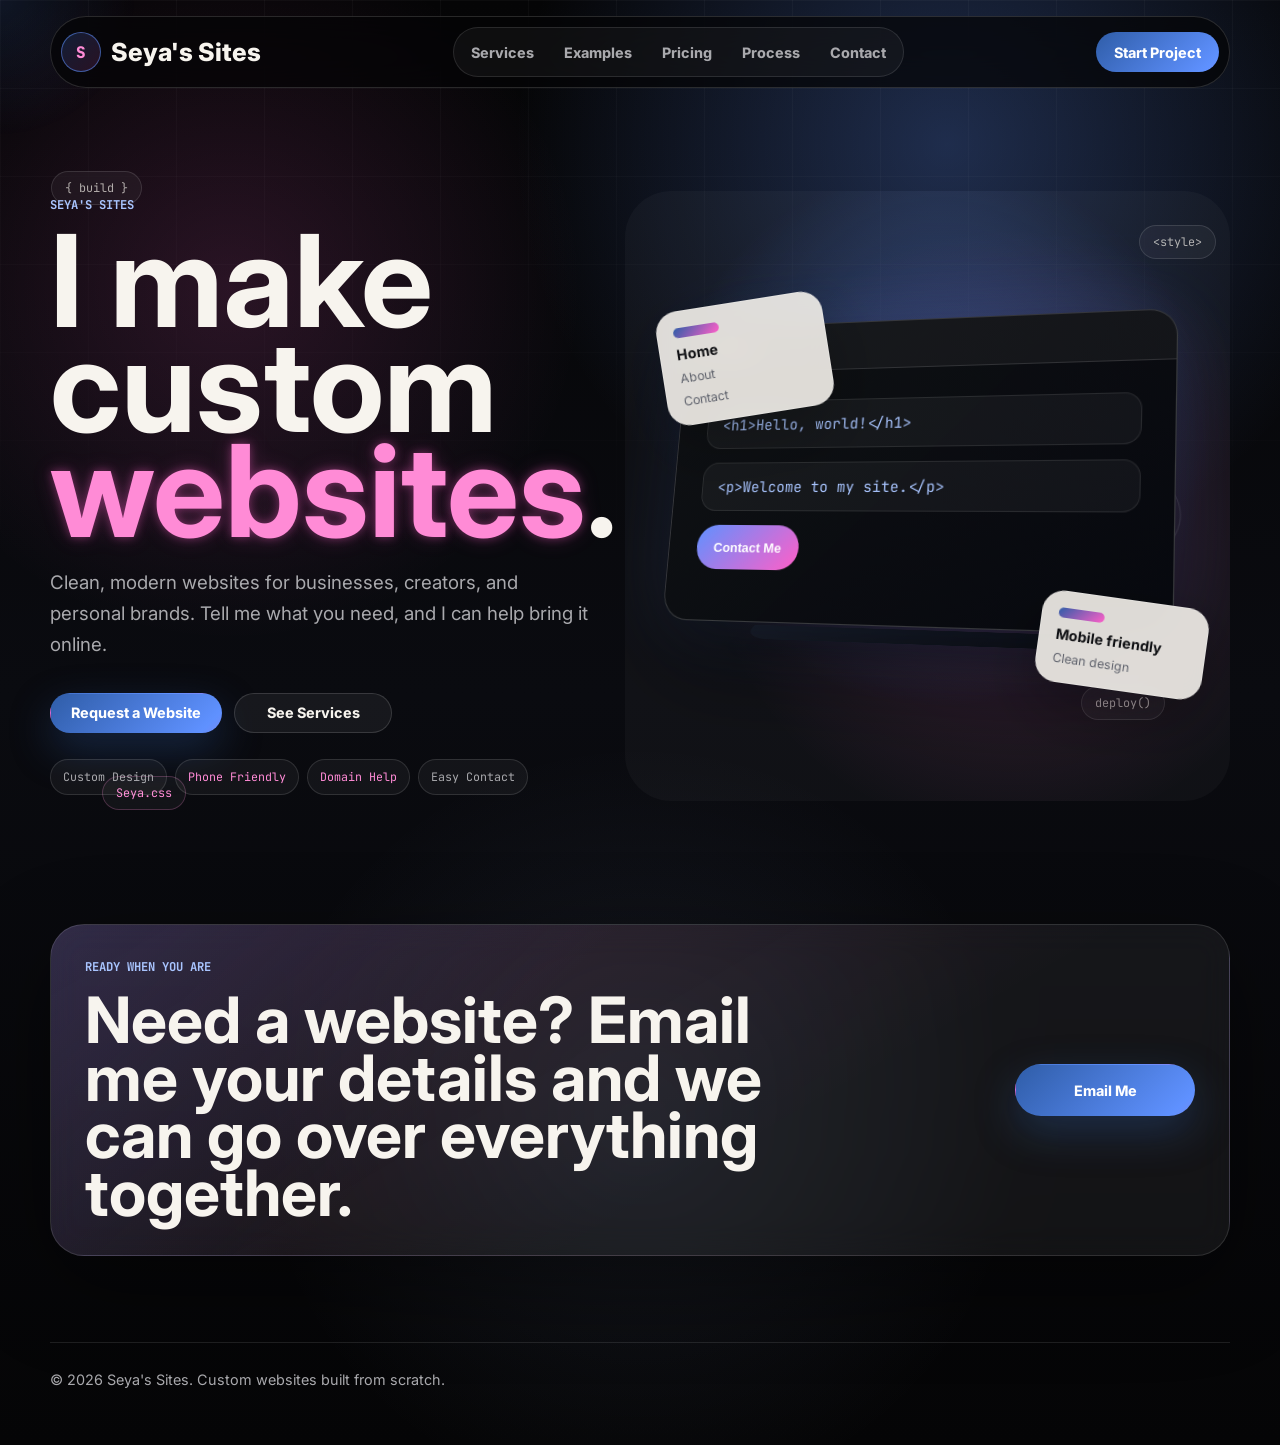
==== commit 54cde46c: "Add files via upload" ====
--- a/index.html
+++ b/index.html
@@ -55,7 +55,7 @@
           <a href="contact.html">Contact</a>
         </nav>
 
-        <a class="nav-cta" href="mailto:cosmenseya@yahoo.com?subject=Website%20Project%20Inquiry">
+        <a class="nav-cta" href="mailto:cosmenseya@yahoo.com?subject=Website%20Project%20Inquiry&body=Hi,%20I%20need%20a%20website.%0A%0ABrand/site%20name:%0AWhat%20my%20website%20is%20about:%0AColor%20scheme:%0APages/tabs%20I%20need:%0APhotos/logos/videos%20I%20want%20used:%0AExample%20links%20I%20like:%0AGitHub%20site%20or%20custom%20domain:%0AOther%20details:%0A">
           Start Project
         </a>
       </header>
@@ -81,6 +81,7 @@
               <span>Custom Design</span>
               <span>Phone Friendly</span>
               <span>Domain Help</span>
+              <span>Easy Contact</span>
             </div>
           </div>
 
--- a/styles.css
+++ b/styles.css
@@ -838,6 +838,7 @@
 
 .details-grid {
   grid-template-columns: repeat(3, minmax(0, 1fr));
+  align-items: stretch;
 }
 
 .service-card,
@@ -862,6 +863,12 @@
 .service-card,
 .detail-card {
   min-height: 230px;
+}
+
+.details-section,
+.details-grid,
+.detail-card {
+  overflow: visible;
 }
 
 .service-card span,
@@ -1434,6 +1441,17 @@
     grid-template-columns: 1fr;
   }
 
+  .details-section {
+    overflow: visible;
+  }
+
+  .details-grid {
+    display: grid;
+    grid-template-columns: 1fr;
+    gap: 14px;
+    overflow: visible;
+  }
+
   .service-card,
   .detail-card,
   .example-note,
@@ -1444,6 +1462,13 @@
     border-radius: var(--radius-lg);
   }
 
+  .detail-card {
+    display: block;
+    width: 100%;
+    opacity: 1;
+    transform: none;
+  }
+
   .example-card {
     min-height: 365px;
     border-radius: var(--radius-lg);
